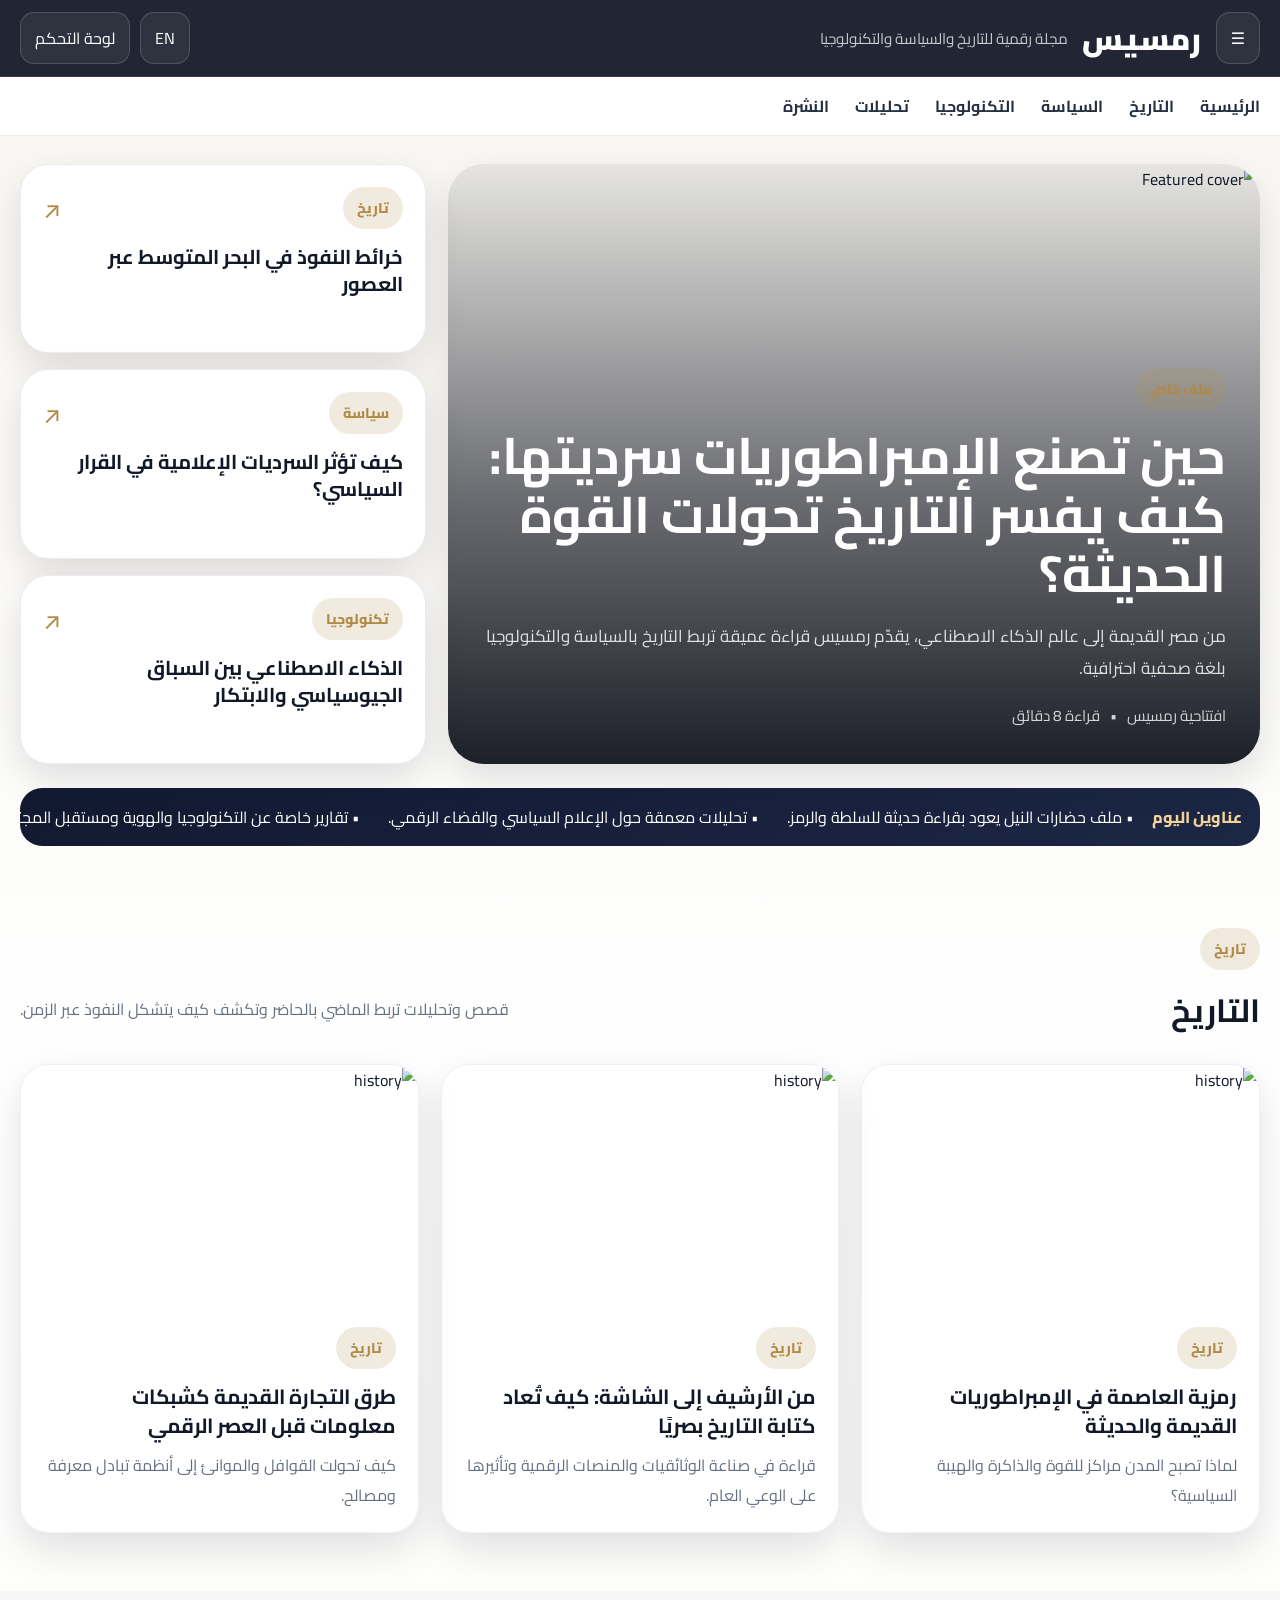
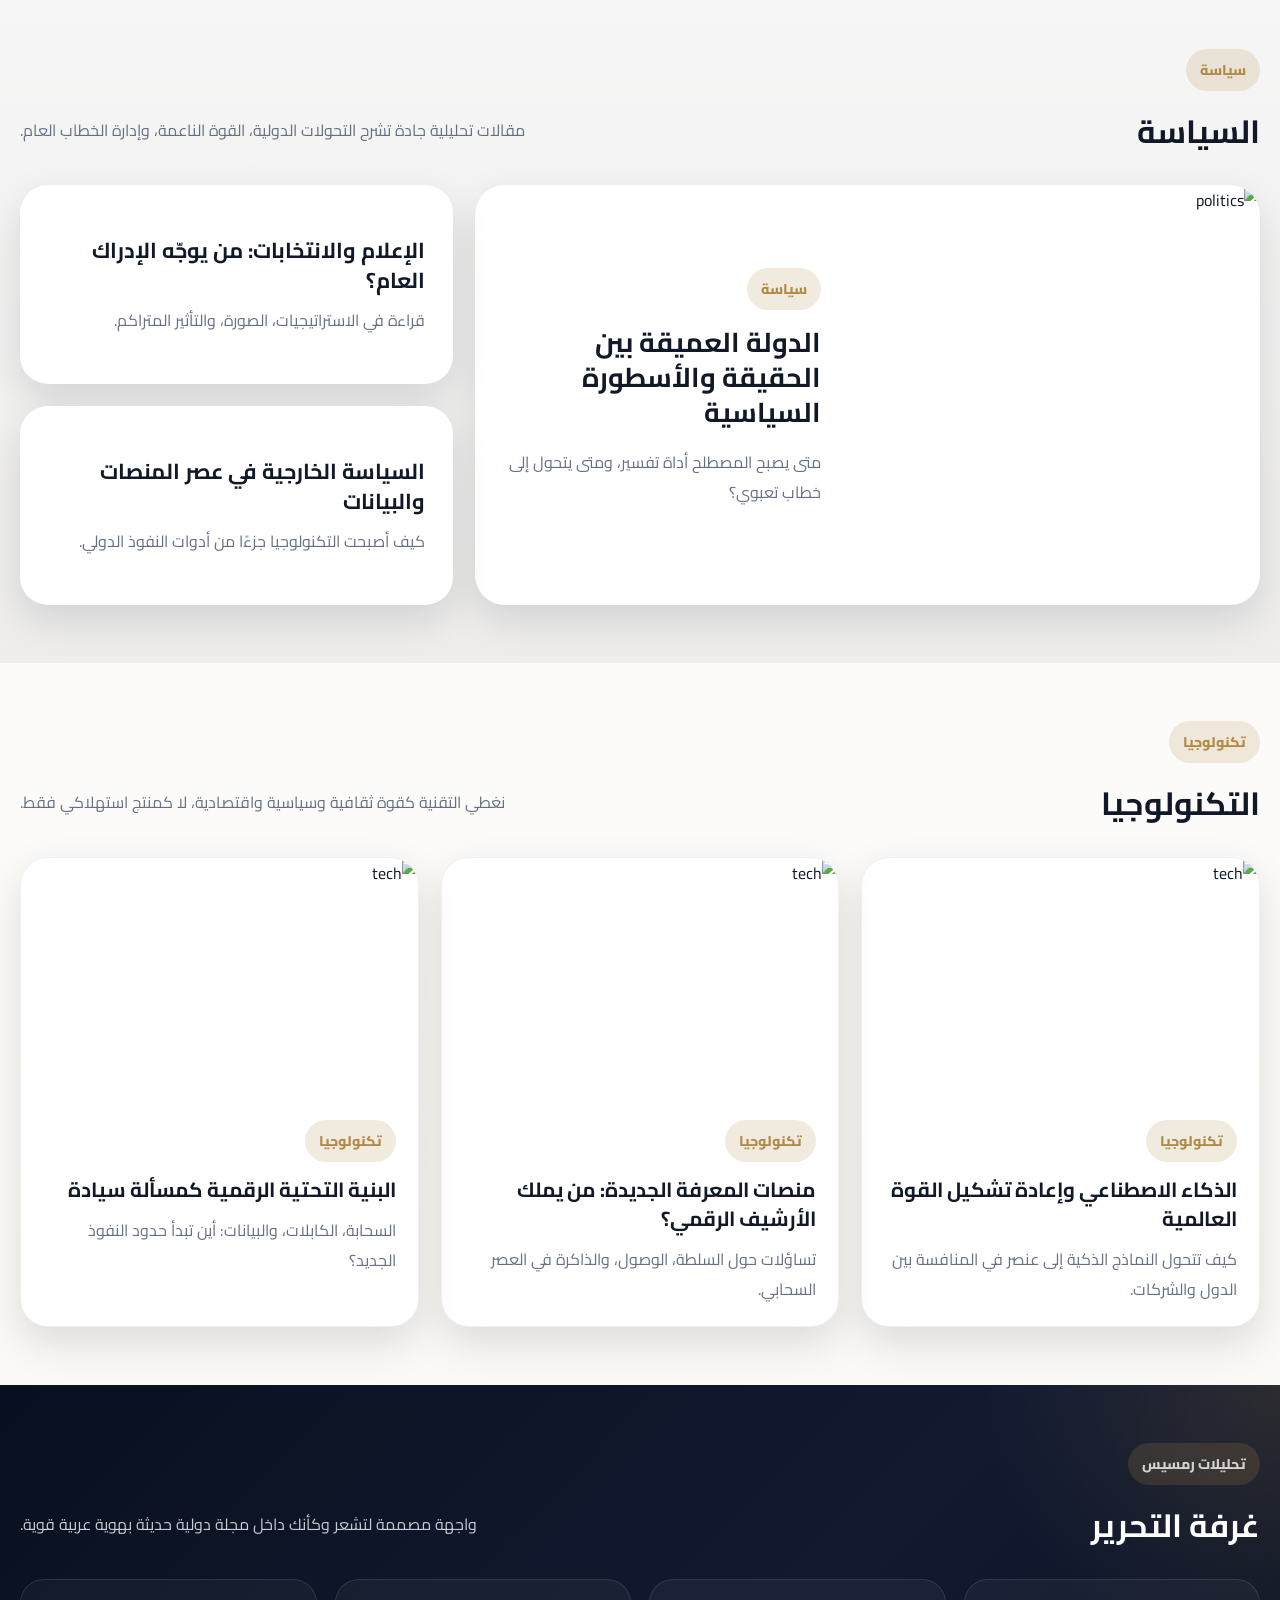
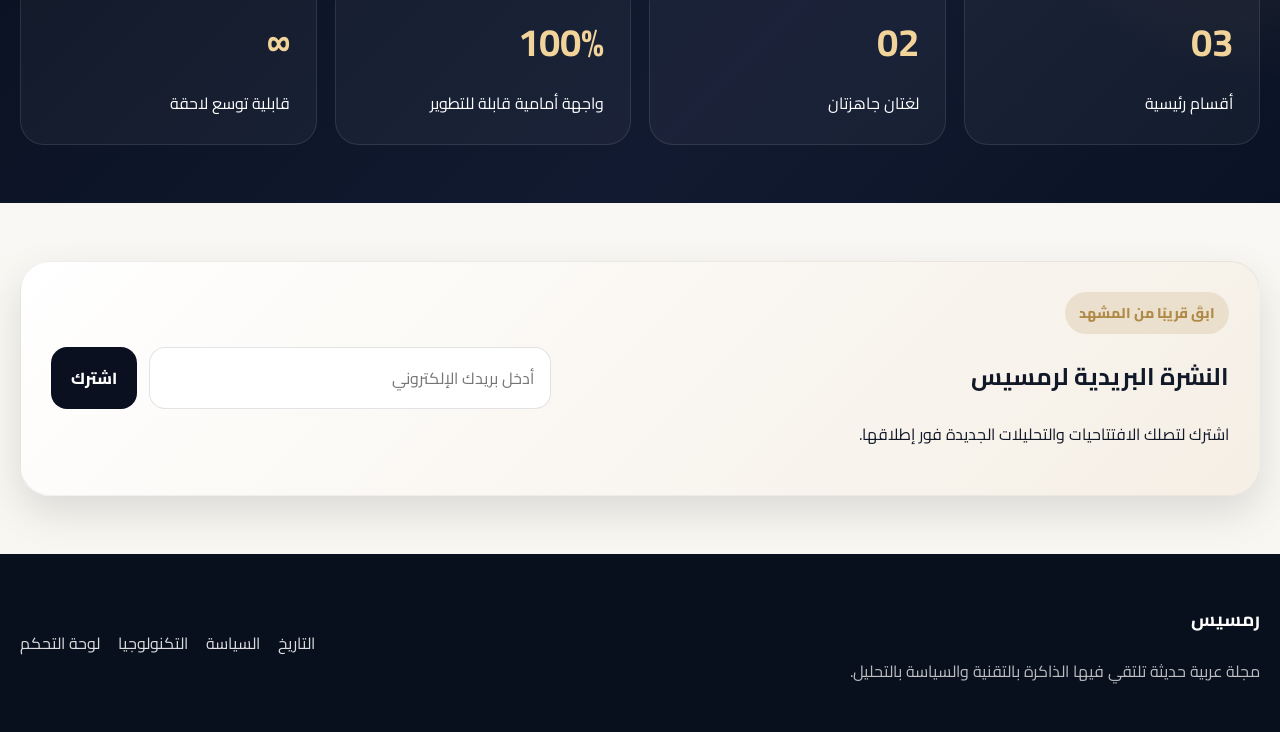
==== index.html @ 922042e0 "Add files via upload" ====
<!DOCTYPE html>
<html lang="ar" dir="rtl">
<head>
  <meta charset="UTF-8" />
  <meta name="viewport" content="width=device-width, initial-scale=1.0" />
  <title>رمسيس | Ramses Magazine</title>
  <meta name="description" content="رمسيس — مجلة رقمية احترافية للتاريخ والسياسة والتكنولوجيا باللغتين العربية والإنجليزية." />
  <link rel="preconnect" href="https://fonts.googleapis.com">
  <link rel="preconnect" href="https://fonts.gstatic.com" crossorigin>
  <link href="https://fonts.googleapis.com/css2?family=Cairo:wght@400;600;700;800;900&family=Inter:wght@400;500;600;700;800&display=swap" rel="stylesheet">
  <link rel="stylesheet" href="styles.css" />
</head>
<body>
  <div class="site-shell">
    <header class="topbar">
      <div class="container topbar-inner">
        <div class="brand-wrap">
          <button class="menu-btn" aria-label="Menu">☰</button>
          <a href="#" class="brand" id="brandName">رمسيس</a>
          <span class="brand-sub" id="brandTag">مجلة رقمية للتاريخ والسياسة والتكنولوجيا</span>
        </div>
        <div class="top-actions">
          <button class="lang-toggle" id="langToggle">EN</button>
          <a class="admin-link" href="admin.html">لوحة التحكم</a>
        </div>
      </div>
    </header>

    <nav class="main-nav">
      <div class="container nav-inner">
        <a href="#featured" data-i18n="nav_home">الرئيسية</a>
        <a href="#history" data-i18n="nav_history">التاريخ</a>
        <a href="#politics" data-i18n="nav_politics">السياسة</a>
        <a href="#technology" data-i18n="nav_tech">التكنولوجيا</a>
        <a href="#insights" data-i18n="nav_analysis">تحليلات</a>
        <a href="#newsletter" data-i18n="nav_newsletter">النشرة</a>
      </div>
    </nav>

    <section class="hero" id="featured">
      <div class="container hero-grid">
        <article class="hero-main reveal">
          <div class="hero-overlay"></div>
          <img id="heroImage" src="https://images.unsplash.com/photo-1461360370896-922624d12aa1?auto=format&fit=crop&w=1600&q=80" alt="Featured cover" />
          <div class="hero-content">
            <span class="eyebrow" id="heroCategory">ملف خاص</span>
            <h1 id="heroTitle">حين تصنع الإمبراطوريات سرديتها: كيف يفسر التاريخ تحولات القوة الحديثة؟</h1>
            <p id="heroDesc">من مصر القديمة إلى عالم الذكاء الاصطناعي، يقدّم رمسيس قراءة عميقة تربط التاريخ بالسياسة والتكنولوجيا بلغة صحفية احترافية.</p>
            <div class="hero-meta">
              <span data-i18n="meta_editorial">افتتاحية رمسيس</span>
              <span>•</span>
              <span data-i18n="meta_read">قراءة 8 دقائق</span>
            </div>
          </div>
        </article>

        <aside class="hero-side reveal delay-1">
          <div class="mini-card" id="mini1">
            <div>
              <span class="mini-tag" data-i18n="cat_history">تاريخ</span>
              <h3>خرائط النفوذ في البحر المتوسط عبر العصور</h3>
            </div>
            <span class="mini-arrow">↗</span>
          </div>
          <div class="mini-card" id="mini2">
            <div>
              <span class="mini-tag" data-i18n="cat_politics">سياسة</span>
              <h3>كيف تؤثر السرديات الإعلامية في القرار السياسي؟</h3>
            </div>
            <span class="mini-arrow">↗</span>
          </div>
          <div class="mini-card" id="mini3">
            <div>
              <span class="mini-tag" data-i18n="cat_tech">تكنولوجيا</span>
              <h3>الذكاء الاصطناعي بين السباق الجيوسياسي والابتكار</h3>
            </div>
            <span class="mini-arrow">↗</span>
          </div>
        </aside>
      </div>
    </section>

    <section class="ticker-wrap">
      <div class="container">
        <div class="ticker">
          <span class="ticker-label" data-i18n="ticker_label">عناوين اليوم</span>
          <div class="ticker-track">
            <span>• ملف حضارات النيل يعود بقراءة حديثة للسلطة والرمز.</span>
            <span>• تحليلات معمقة حول الإعلام السياسي والفضاء الرقمي.</span>
            <span>• تقارير خاصة عن التكنولوجيا والهوية ومستقبل المجتمعات.</span>
            <span>• Ramses blends historical depth with modern editorial design.</span>
          </div>
        </div>
      </div>
    </section>

    <main>
      <section class="section" id="history">
        <div class="container">
          <div class="section-head reveal">
            <div>
              <span class="section-kicker" data-i18n="cat_history">تاريخ</span>
              <h2 data-i18n="sec_history_title">التاريخ</h2>
            </div>
            <p data-i18n="sec_history_desc">قصص وتحليلات تربط الماضي بالحاضر وتكشف كيف يتشكل النفوذ عبر الزمن.</p>
          </div>
          <div class="cards-grid three">
            <article class="article-card reveal">
              <img src="https://images.unsplash.com/photo-1512632578888-169bbbc64f33?auto=format&fit=crop&w=1200&q=80" alt="history" />
              <div class="card-body">
                <span class="card-tag" data-i18n="cat_history">تاريخ</span>
                <h3>رمزية العاصمة في الإمبراطوريات القديمة والحديثة</h3>
                <p>لماذا تصبح المدن مراكز للقوة والذاكرة والهيبة السياسية؟</p>
              </div>
            </article>
            <article class="article-card reveal delay-1">
              <img src="https://images.unsplash.com/photo-1505664063603-28e48ca204eb?auto=format&fit=crop&w=1200&q=80" alt="history" />
              <div class="card-body">
                <span class="card-tag" data-i18n="cat_history">تاريخ</span>
                <h3>من الأرشيف إلى الشاشة: كيف تُعاد كتابة التاريخ بصريًا</h3>
                <p>قراءة في صناعة الوثائقيات والمنصات الرقمية وتأثيرها على الوعي العام.</p>
              </div>
            </article>
            <article class="article-card reveal delay-2">
              <img src="https://images.unsplash.com/photo-1532960408489-a7c7f7f6b6f2?auto=format&fit=crop&w=1200&q=80" alt="history" />
              <div class="card-body">
                <span class="card-tag" data-i18n="cat_history">تاريخ</span>
                <h3>طرق التجارة القديمة كشبكات معلومات قبل العصر الرقمي</h3>
                <p>كيف تحولت القوافل والموانئ إلى أنظمة تبادل معرفة ومصالح.</p>
              </div>
            </article>
          </div>
        </div>
      </section>

      <section class="section alt" id="politics">
        <div class="container">
          <div class="section-head reveal">
            <div>
              <span class="section-kicker" data-i18n="cat_politics">سياسة</span>
              <h2 data-i18n="sec_politics_title">السياسة</h2>
            </div>
            <p data-i18n="sec_politics_desc">مقالات تحليلية جادة تشرح التحولات الدولية، القوة الناعمة، وإدارة الخطاب العام.</p>
          </div>
          <div class="feature-row">
            <article class="wide-card reveal">
              <img src="https://images.unsplash.com/photo-1529107386315-e1a2ed48a620?auto=format&fit=crop&w=1400&q=80" alt="politics" />
              <div class="wide-card-content">
                <span class="card-tag" data-i18n="cat_politics">سياسة</span>
                <h3>الدولة العميقة بين الحقيقة والأسطورة السياسية</h3>
                <p>متى يصبح المصطلح أداة تفسير، ومتى يتحول إلى خطاب تعبوي؟</p>
              </div>
            </article>
            <div class="stacked-cards">
              <article class="stack-card reveal delay-1">
                <h3>الإعلام والانتخابات: من يوجّه الإدراك العام؟</h3>
                <p>قراءة في الاستراتيجيات، الصورة، والتأثير المتراكم.</p>
              </article>
              <article class="stack-card reveal delay-2">
                <h3>السياسة الخارجية في عصر المنصات والبيانات</h3>
                <p>كيف أصبحت التكنولوجيا جزءًا من أدوات النفوذ الدولي.</p>
              </article>
            </div>
          </div>
        </div>
      </section>

      <section class="section" id="technology">
        <div class="container">
          <div class="section-head reveal">
            <div>
              <span class="section-kicker" data-i18n="cat_tech">تكنولوجيا</span>
              <h2 data-i18n="sec_tech_title">التكنولوجيا</h2>
            </div>
            <p data-i18n="sec_tech_desc">نغطي التقنية كقوة ثقافية وسياسية واقتصادية، لا كمنتج استهلاكي فقط.</p>
          </div>
          <div class="cards-grid three">
            <article class="article-card reveal">
              <img src="https://images.unsplash.com/photo-1485827404703-89b55fcc595e?auto=format&fit=crop&w=1200&q=80" alt="tech" />
              <div class="card-body">
                <span class="card-tag" data-i18n="cat_tech">تكنولوجيا</span>
                <h3>الذكاء الاصطناعي وإعادة تشكيل القوة العالمية</h3>
                <p>كيف تتحول النماذج الذكية إلى عنصر في المنافسة بين الدول والشركات.</p>
              </div>
            </article>
            <article class="article-card reveal delay-1">
              <img src="https://images.unsplash.com/photo-1516321318423-f06f85e504b3?auto=format&fit=crop&w=1200&q=80" alt="tech" />
              <div class="card-body">
                <span class="card-tag" data-i18n="cat_tech">تكنولوجيا</span>
                <h3>منصات المعرفة الجديدة: من يملك الأرشيف الرقمي؟</h3>
                <p>تساؤلات حول السلطة، الوصول، والذاكرة في العصر السحابي.</p>
              </div>
            </article>
            <article class="article-card reveal delay-2">
              <img src="https://images.unsplash.com/photo-1451187580459-43490279c0fa?auto=format&fit=crop&w=1200&q=80" alt="tech" />
              <div class="card-body">
                <span class="card-tag" data-i18n="cat_tech">تكنولوجيا</span>
                <h3>البنية التحتية الرقمية كمسألة سيادة</h3>
                <p>السحابة، الكابلات، والبيانات: أين تبدأ حدود النفوذ الجديد؟</p>
              </div>
            </article>
          </div>
        </div>
      </section>

      <section class="section dark-section" id="insights">
        <div class="container">
          <div class="section-head reveal light">
            <div>
              <span class="section-kicker light" data-i18n="insights_kicker">تحليلات رمسيس</span>
              <h2 data-i18n="insights_title">غرفة التحرير</h2>
            </div>
            <p data-i18n="insights_desc">واجهة مصممة لتشعر وكأنك داخل مجلة دولية حديثة بهوية عربية قوية.</p>
          </div>
          <div class="stats-grid">
            <div class="stat-card reveal">
              <strong>03</strong>
              <span data-i18n="stat_categories">أقسام رئيسية</span>
            </div>
            <div class="stat-card reveal delay-1">
              <strong>02</strong>
              <span data-i18n="stat_langs">لغتان جاهزتان</span>
            </div>
            <div class="stat-card reveal delay-2">
              <strong>100%</strong>
              <span data-i18n="stat_front">واجهة أمامية قابلة للتطوير</span>
            </div>
            <div class="stat-card reveal delay-3">
              <strong>∞</strong>
              <span data-i18n="stat_expand">قابلية توسع لاحقة</span>
            </div>
          </div>
        </div>
      </section>

      <section class="section newsletter" id="newsletter">
        <div class="container newsletter-box reveal">
          <div>
            <span class="section-kicker" data-i18n="newsletter_kicker">ابقَ قريبًا من المشهد</span>
            <h2 data-i18n="newsletter_title">النشرة البريدية لرمسيس</h2>
            <p data-i18n="newsletter_desc">اشترك لتصلك الافتتاحيات والتحليلات الجديدة فور إطلاقها.</p>
          </div>
          <form class="newsletter-form" onsubmit="event.preventDefault()">
            <input type="email" data-i18n-placeholder="newsletter_placeholder" placeholder="أدخل بريدك الإلكتروني" />
            <button type="submit" data-i18n="newsletter_btn">اشترك</button>
          </form>
        </div>
      </section>
    </main>

    <footer class="footer">
      <div class="container footer-inner">
        <div>
          <h3>رمسيس</h3>
          <p data-i18n="footer_text">مجلة عربية حديثة تلتقي فيها الذاكرة بالتقنية والسياسة بالتحليل.</p>
        </div>
        <div class="footer-links">
          <a href="#history" data-i18n="nav_history">التاريخ</a>
          <a href="#politics" data-i18n="nav_politics">السياسة</a>
          <a href="#technology" data-i18n="nav_tech">التكنولوجيا</a>
          <a href="admin.html" data-i18n="footer_admin">لوحة التحكم</a>
        </div>
      </div>
    </footer>
  </div>

  <script src="app.js"></script>
</body>
</html>
---- styles.css ----
:root {
  --bg: #0b1020;
  --bg-soft: #121a31;
  --surface: #f4efe7;
  --surface-2: #ffffff;
  --text: #111827;
  --muted: #667085;
  --gold: #b08a47;
  --gold-soft: rgba(176, 138, 71, 0.18);
  --border: rgba(255,255,255,0.12);
  --shadow: 0 16px 40px rgba(5, 10, 20, 0.12);
  --radius: 24px;
  --container: 1240px;
}

* { box-sizing: border-box; }
html { scroll-behavior: smooth; }
body {
  margin: 0;
  font-family: "Cairo", "Inter", system-ui, sans-serif;
  color: var(--text);
  background: linear-gradient(180deg, #f8f6f1 0%, #ffffff 28%, #f8f6f1 100%);
}
a { color: inherit; text-decoration: none; }
img { max-width: 100%; display: block; }
.container { width: min(100% - 32px, var(--container)); margin: 0 auto; }

.topbar {
  position: sticky; top: 0; z-index: 50;
  background: rgba(10, 15, 30, 0.9);
  backdrop-filter: blur(16px);
  border-bottom: 1px solid var(--border);
}
.topbar-inner {
  min-height: 76px; display: flex; align-items: center; justify-content: space-between; gap: 20px;
}
.brand-wrap { display: flex; align-items: center; gap: 14px; color: #fff; }
.menu-btn, .lang-toggle, .admin-link {
  border: 1px solid rgba(255,255,255,.16);
  background: rgba(255,255,255,.06);
  color: #fff; border-radius: 14px; padding: 10px 14px; font: inherit;
}
.brand { font-size: 1.9rem; font-weight: 900; letter-spacing: .3px; }
.brand-sub { color: rgba(255,255,255,.74); font-size: .95rem; }
.top-actions { display: flex; align-items: center; gap: 10px; }

.main-nav {
  background: #fff; border-bottom: 1px solid rgba(17,24,39,.08);
}
.nav-inner {
  min-height: 58px; display: flex; align-items: center; gap: 26px; overflow-x: auto;
}
.nav-inner a { font-weight: 700; color: #243041; white-space: nowrap; }

.hero { padding: 28px 0 24px; }
.hero-grid { display: grid; grid-template-columns: 1.8fr .9fr; gap: 22px; }
.hero-main {
  position: relative; min-height: 600px; border-radius: 36px; overflow: hidden; box-shadow: var(--shadow);
}
.hero-main img { width: 100%; height: 100%; object-fit: cover; }
.hero-overlay {
  position: absolute; inset: 0;
  background: linear-gradient(180deg, rgba(5,8,18,.08), rgba(5,8,18,.58) 55%, rgba(5,8,18,.9));
}
.hero-content {
  position: absolute; inset-inline: 0; bottom: 0; padding: 34px;
  color: #fff; z-index: 2;
}
.eyebrow, .section-kicker, .card-tag, .mini-tag {
  display: inline-flex; align-items: center; gap: 8px;
  background: var(--gold-soft); color: var(--gold); font-weight: 800; border-radius: 999px;
  padding: 8px 14px; font-size: .88rem;
}
.hero-content h1 { font-size: clamp(2rem, 4vw, 4rem); line-height: 1.15; margin: 16px 0 12px; max-width: 820px; }
.hero-content p { max-width: 780px; font-size: 1.06rem; color: rgba(255,255,255,.84); }
.hero-meta { display: flex; align-items: center; gap: 10px; color: rgba(255,255,255,.8); font-size: .95rem; margin-top: 12px; }
.hero-side { display: grid; gap: 16px; }
.mini-card {
  background: #fff; border: 1px solid rgba(17,24,39,.08); border-radius: 28px; padding: 22px; min-height: 188px;
  display: flex; justify-content: space-between; gap: 16px; box-shadow: var(--shadow);
}
.mini-card h3 { margin: 14px 0 0; font-size: 1.25rem; line-height: 1.35; }
.mini-arrow { font-size: 1.5rem; color: var(--gold); }

.ticker-wrap { padding: 0 0 24px; }
.ticker {
  background: linear-gradient(135deg, #121a31, #1c2746); color: #fff;
  border-radius: 22px; padding: 14px 18px; display: flex; gap: 18px; overflow: hidden; align-items: center;
}
.ticker-label { font-weight: 800; color: #f2d39a; white-space: nowrap; }
.ticker-track { display: flex; gap: 28px; white-space: nowrap; animation: ticker 22s linear infinite; }
@keyframes ticker { from { transform: translateX(0);} to { transform: translateX(-35%);} }

.section { padding: 58px 0; }
.section.alt { background: linear-gradient(180deg, rgba(10,15,30,.03), rgba(10,15,30,.06)); }
.section-head {
  display: flex; justify-content: space-between; align-items: end; gap: 20px; margin-bottom: 24px;
}
.section-head h2 { font-size: clamp(1.8rem, 2.5vw, 3rem); margin: 10px 0 0; }
.section-head p { max-width: 620px; color: var(--muted); font-size: 1rem; }
.cards-grid.three { display: grid; grid-template-columns: repeat(3, 1fr); gap: 22px; }
.article-card {
  background: var(--surface-2); border-radius: 28px; overflow: hidden; box-shadow: var(--shadow); border: 1px solid rgba(17,24,39,.06);
}
.article-card img { width: 100%; height: 240px; object-fit: cover; }
.card-body { padding: 22px; }
.card-body h3 { font-size: 1.28rem; line-height: 1.4; margin: 14px 0 10px; }
.card-body p { color: var(--muted); margin: 0; }
.feature-row { display: grid; grid-template-columns: 1.45fr .8fr; gap: 22px; }
.wide-card {
  display: grid; grid-template-columns: 1.1fr 1fr; background: #fff; border-radius: 30px; overflow: hidden; box-shadow: var(--shadow);
}
.wide-card img { width: 100%; height: 100%; min-height: 420px; object-fit: cover; }
.wide-card-content { padding: 28px; align-self: center; }
.wide-card-content h3 { font-size: clamp(1.7rem, 2vw, 2.4rem); line-height: 1.28; margin: 16px 0 10px; }
.wide-card-content p { color: var(--muted); font-size: 1rem; }
.stacked-cards { display: grid; gap: 22px; }
.stack-card {
  background: #fff; border-radius: 28px; padding: 28px; box-shadow: var(--shadow); min-height: 199px; display: flex; flex-direction: column; justify-content: center;
}
.stack-card h3 { margin: 0 0 10px; font-size: 1.35rem; line-height: 1.4; }
.stack-card p { margin: 0; color: var(--muted); }

.dark-section {
  background: radial-gradient(circle at top right, rgba(176,138,71,.18), transparent 22%), linear-gradient(135deg, #08101f, #121a31 60%, #0a1324);
  color: #fff;
}
.section-head.light p, .section-kicker.light { color: rgba(255,255,255,.78); }
.stats-grid { display: grid; grid-template-columns: repeat(4, 1fr); gap: 18px; }
.stat-card {
  border: 1px solid rgba(255,255,255,.1); background: rgba(255,255,255,.04); border-radius: 24px; padding: 26px;
  display: flex; flex-direction: column; gap: 10px;
}
.stat-card strong { font-size: 2.4rem; color: #f2d39a; }

.newsletter-box {
  background: linear-gradient(135deg, #ffffff, #f5efe5); border: 1px solid rgba(17,24,39,.06); border-radius: 30px;
  padding: 30px; display: flex; justify-content: space-between; align-items: center; gap: 24px; box-shadow: var(--shadow);
}
.newsletter-form { display: flex; gap: 12px; width: min(100%, 500px); }
.newsletter-form input {
  flex: 1; min-width: 0; border: 1px solid rgba(17,24,39,.12); border-radius: 16px; padding: 15px 16px; font: inherit;
}
.newsletter-form button, .primary-btn {
  border: none; background: var(--bg); color: #fff; border-radius: 16px; padding: 15px 20px; font: inherit; font-weight: 800; cursor: pointer;
}

.footer { background: #09101d; color: #fff; padding: 30px 0; }
.footer-inner { display: flex; justify-content: space-between; gap: 20px; align-items: center; }
.footer-inner p { color: rgba(255,255,255,.72); max-width: 540px; }
.footer-links { display: flex; gap: 18px; flex-wrap: wrap; }
.footer-links a { color: rgba(255,255,255,.86); }

.reveal { opacity: 0; transform: translateY(26px); transition: .8s ease; }
.reveal.visible { opacity: 1; transform: translateY(0); }
.delay-1 { transition-delay: .1s; }
.delay-2 { transition-delay: .2s; }
.delay-3 { transition-delay: .3s; }

/* admin */
.admin-body { background: #0a1120; color: #fff; }
.admin-layout { min-height: 100vh; display: grid; grid-template-columns: 290px 1fr; }
.admin-sidebar {
  padding: 26px; border-inline-start: 1px solid rgba(255,255,255,.08); background: rgba(255,255,255,.03);
  display: flex; flex-direction: column; justify-content: space-between; gap: 24px;
}
.admin-logo { font-size: 2rem; font-weight: 900; }
.admin-sub { color: rgba(255,255,255,.68); margin: 8px 0 0; }
.admin-nav { display: grid; gap: 10px; }
.tab-btn, .ghost-btn, .back-site {
  border: 1px solid rgba(255,255,255,.1); background: rgba(255,255,255,.04); color: #fff; padding: 14px 16px;
  border-radius: 16px; font: inherit; text-align: start; cursor: pointer;
}
.tab-btn.active { background: rgba(176,138,71,.22); border-color: rgba(176,138,71,.55); }
.back-site { display: inline-block; text-align: center; }
.admin-main { padding: 28px; }
.admin-header { display: flex; justify-content: space-between; gap: 20px; align-items: center; margin-bottom: 22px; }
.admin-kicker { color: #f2d39a; font-weight: 700; }
.admin-header h1 { margin: 8px 0 0; font-size: 2.3rem; }
.admin-actions { display: flex; gap: 10px; }
.ghost-btn { background: transparent; }
.admin-grid { display: grid; grid-template-columns: 1.2fr .9fr; gap: 18px; }
.panel {
  background: rgba(255,255,255,.04); border: 1px solid rgba(255,255,255,.08); border-radius: 26px; padding: 22px;
}
.tab-panel { display: none; }
.tab-panel.active { display: block; }
.panel h2 { margin-top: 0; }
.panel label { display: block; margin-bottom: 14px; font-weight: 700; }
.panel input, .panel textarea {
  width: 100%; margin-top: 8px; background: rgba(255,255,255,.08); color: #fff; border: 1px solid rgba(255,255,255,.1);
  border-radius: 14px; padding: 14px; font: inherit;
}
.panel textarea { min-height: 120px; resize: vertical; }
.preview-card {
  min-height: 280px; border-radius: 22px; padding: 24px; background: linear-gradient(180deg, rgba(176,138,71,.12), rgba(255,255,255,.02));
  display: flex; flex-direction: column; justify-content: end; gap: 14px;
}
.preview-card span { color: #f2d39a; font-weight: 800; }
.preview-card h3 { font-size: 1.8rem; margin: 0; }
.preview-card p { margin: 0; color: rgba(255,255,255,.78); }
.note-box { color: rgba(255,255,255,.82); line-height: 1.8; }

@media (max-width: 1100px) {
  .hero-grid, .feature-row, .stats-grid, .admin-grid { grid-template-columns: 1fr; }
  .cards-grid.three { grid-template-columns: repeat(2, 1fr); }
  .wide-card { grid-template-columns: 1fr; }
  .admin-layout { grid-template-columns: 1fr; }
}

@media (max-width: 760px) {
  .topbar-inner, .section-head, .newsletter-box, .footer-inner { flex-direction: column; align-items: stretch; }
  .brand-wrap { flex-wrap: wrap; }
  .cards-grid.three { grid-template-columns: 1fr; }
  .hero-main { min-height: 500px; }
  .hero-content { padding: 22px; }
  .newsletter-form { flex-direction: column; width: 100%; }
  .admin-header { flex-direction: column; align-items: stretch; }
}
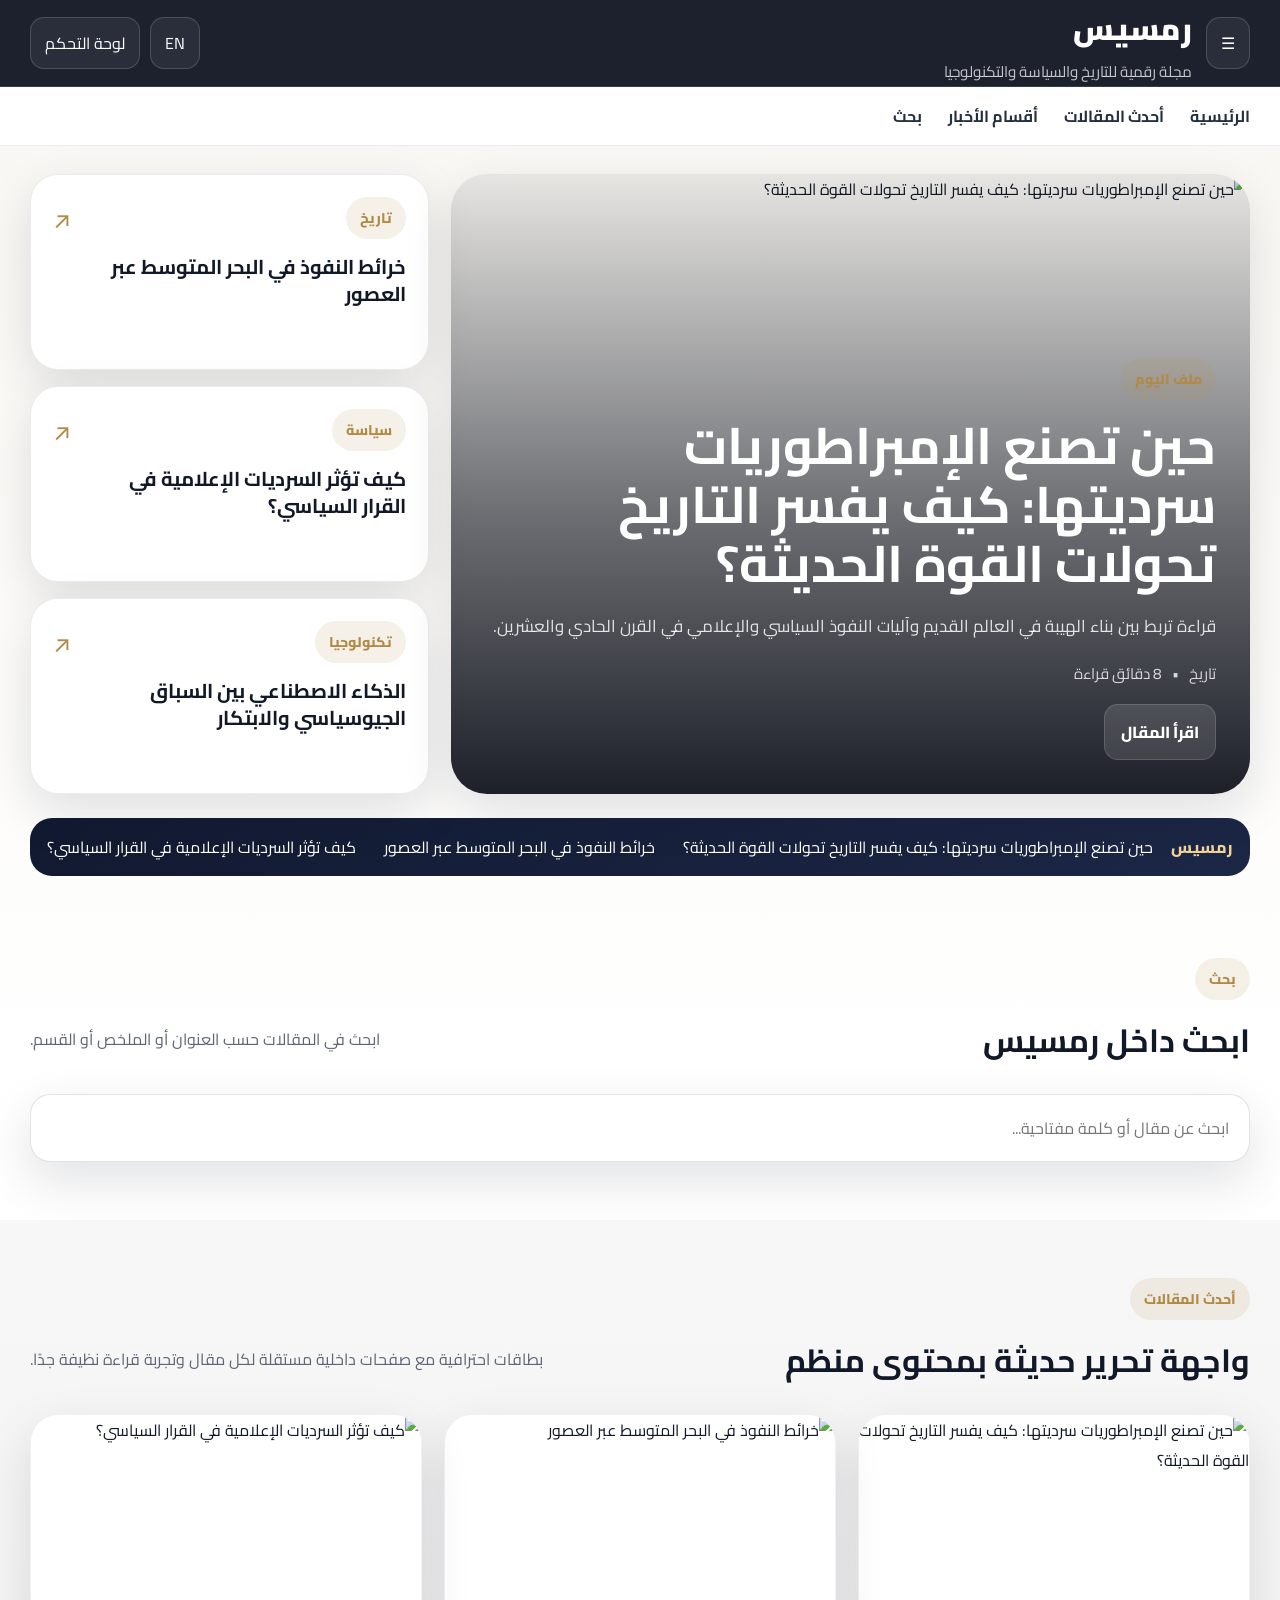
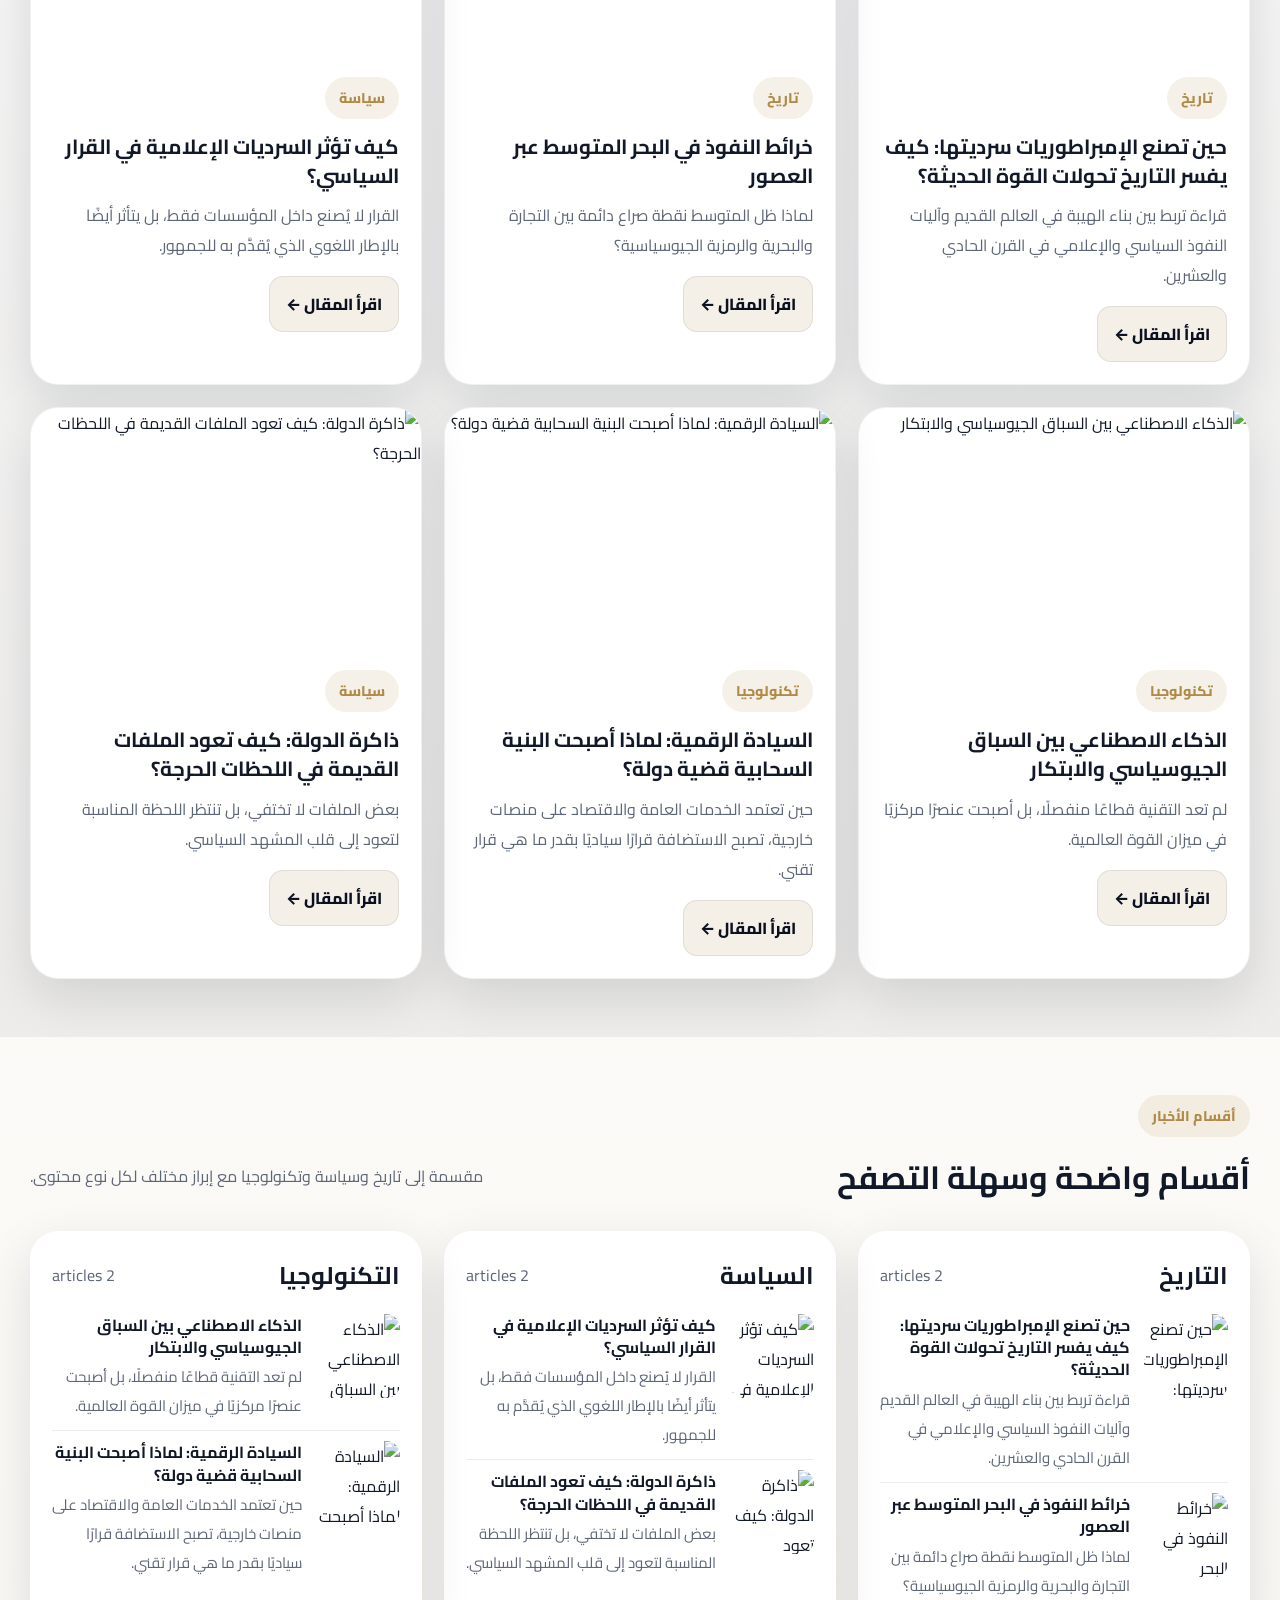
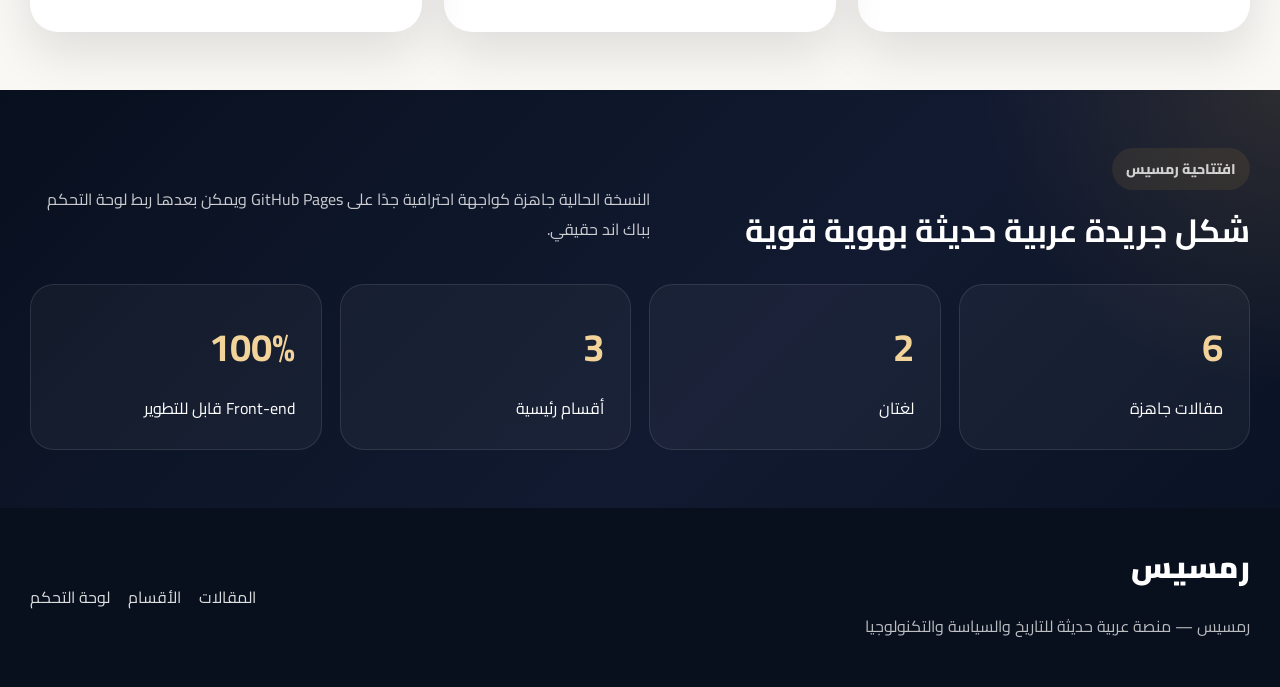
==== commit eac6db8b: "Add files via upload" ====
--- a/index.html
+++ b/index.html
@@ -3,267 +3,130 @@
 <head>
   <meta charset="UTF-8" />
   <meta name="viewport" content="width=device-width, initial-scale=1.0" />
-  <title>رمسيس | Ramses Magazine</title>
-  <meta name="description" content="رمسيس — مجلة رقمية احترافية للتاريخ والسياسة والتكنولوجيا باللغتين العربية والإنجليزية." />
+  <title>رمسيس | مجلة التاريخ والسياسة والتكنولوجيا</title>
   <link rel="preconnect" href="https://fonts.googleapis.com">
   <link rel="preconnect" href="https://fonts.gstatic.com" crossorigin>
   <link href="https://fonts.googleapis.com/css2?family=Cairo:wght@400;600;700;800;900&family=Inter:wght@400;500;600;700;800&display=swap" rel="stylesheet">
   <link rel="stylesheet" href="styles.css" />
 </head>
 <body>
-  <div class="site-shell">
-    <header class="topbar">
-      <div class="container topbar-inner">
-        <div class="brand-wrap">
-          <button class="menu-btn" aria-label="Menu">☰</button>
-          <a href="#" class="brand" id="brandName">رمسيس</a>
-          <span class="brand-sub" id="brandTag">مجلة رقمية للتاريخ والسياسة والتكنولوجيا</span>
-        </div>
-        <div class="top-actions">
-          <button class="lang-toggle" id="langToggle">EN</button>
-          <a class="admin-link" href="admin.html">لوحة التحكم</a>
+  <header class="topbar">
+    <div class="container topbar-inner">
+      <div class="brand-wrap">
+        <button class="menu-btn">☰</button>
+        <div>
+          <div class="brand" id="brandName">رمسيس</div>
+          <div class="brand-sub" id="brandTag">مجلة رقمية للتاريخ والسياسة والتكنولوجيا</div>
         </div>
       </div>
-    </header>
+      <div class="top-actions">
+        <button class="lang-toggle" id="langToggle">EN</button>
+        <a class="admin-link" href="admin.html">لوحة التحكم</a>
+      </div>
+    </div>
+  </header>
 
-    <nav class="main-nav">
-      <div class="container nav-inner">
-        <a href="#featured" data-i18n="nav_home">الرئيسية</a>
-        <a href="#history" data-i18n="nav_history">التاريخ</a>
-        <a href="#politics" data-i18n="nav_politics">السياسة</a>
-        <a href="#technology" data-i18n="nav_tech">التكنولوجيا</a>
-        <a href="#insights" data-i18n="nav_analysis">تحليلات</a>
-        <a href="#newsletter" data-i18n="nav_newsletter">النشرة</a>
-      </div>
-    </nav>
+  <nav class="main-nav">
+    <div class="container nav-inner">
+      <a href="#home" data-i18n="home">الرئيسية</a>
+      <a href="#latest" data-i18n="latest">أحدث المقالات</a>
+      <a href="#news" data-i18n="news">أقسام الأخبار</a>
+      <a href="#search" data-i18n="search">بحث</a>
+    </div>
+  </nav>
 
-    <section class="hero" id="featured">
+  <main>
+    <section class="hero" id="home">
       <div class="container hero-grid">
-        <article class="hero-main reveal">
-          <div class="hero-overlay"></div>
-          <img id="heroImage" src="https://images.unsplash.com/photo-1461360370896-922624d12aa1?auto=format&fit=crop&w=1600&q=80" alt="Featured cover" />
-          <div class="hero-content">
-            <span class="eyebrow" id="heroCategory">ملف خاص</span>
-            <h1 id="heroTitle">حين تصنع الإمبراطوريات سرديتها: كيف يفسر التاريخ تحولات القوة الحديثة؟</h1>
-            <p id="heroDesc">من مصر القديمة إلى عالم الذكاء الاصطناعي، يقدّم رمسيس قراءة عميقة تربط التاريخ بالسياسة والتكنولوجيا بلغة صحفية احترافية.</p>
-            <div class="hero-meta">
-              <span data-i18n="meta_editorial">افتتاحية رمسيس</span>
-              <span>•</span>
-              <span data-i18n="meta_read">قراءة 8 دقائق</span>
-            </div>
-          </div>
-        </article>
-
-        <aside class="hero-side reveal delay-1">
-          <div class="mini-card" id="mini1">
-            <div>
-              <span class="mini-tag" data-i18n="cat_history">تاريخ</span>
-              <h3>خرائط النفوذ في البحر المتوسط عبر العصور</h3>
-            </div>
-            <span class="mini-arrow">↗</span>
-          </div>
-          <div class="mini-card" id="mini2">
-            <div>
-              <span class="mini-tag" data-i18n="cat_politics">سياسة</span>
-              <h3>كيف تؤثر السرديات الإعلامية في القرار السياسي؟</h3>
-            </div>
-            <span class="mini-arrow">↗</span>
-          </div>
-          <div class="mini-card" id="mini3">
-            <div>
-              <span class="mini-tag" data-i18n="cat_tech">تكنولوجيا</span>
-              <h3>الذكاء الاصطناعي بين السباق الجيوسياسي والابتكار</h3>
-            </div>
-            <span class="mini-arrow">↗</span>
-          </div>
-        </aside>
+        <article class="hero-main reveal visible" id="heroArticle"></article>
+        <div class="hero-side" id="heroSide"></div>
       </div>
     </section>
 
     <section class="ticker-wrap">
       <div class="container">
         <div class="ticker">
-          <span class="ticker-label" data-i18n="ticker_label">عناوين اليوم</span>
-          <div class="ticker-track">
-            <span>• ملف حضارات النيل يعود بقراءة حديثة للسلطة والرمز.</span>
-            <span>• تحليلات معمقة حول الإعلام السياسي والفضاء الرقمي.</span>
-            <span>• تقارير خاصة عن التكنولوجيا والهوية ومستقبل المجتمعات.</span>
-            <span>• Ramses blends historical depth with modern editorial design.</span>
-          </div>
+          <div class="ticker-label">رمسيس</div>
+          <div class="ticker-track" id="tickerTrack"></div>
         </div>
       </div>
     </section>
 
-    <main>
-      <section class="section" id="history">
-        <div class="container">
-          <div class="section-head reveal">
-            <div>
-              <span class="section-kicker" data-i18n="cat_history">تاريخ</span>
-              <h2 data-i18n="sec_history_title">التاريخ</h2>
-            </div>
-            <p data-i18n="sec_history_desc">قصص وتحليلات تربط الماضي بالحاضر وتكشف كيف يتشكل النفوذ عبر الزمن.</p>
+    <section class="section" id="search">
+      <div class="container">
+        <div class="section-head">
+          <div>
+            <span class="section-kicker" data-i18n="search">بحث</span>
+            <h2 id="searchTitle">ابحث داخل رمسيس</h2>
           </div>
-          <div class="cards-grid three">
-            <article class="article-card reveal">
-              <img src="https://images.unsplash.com/photo-1512632578888-169bbbc64f33?auto=format&fit=crop&w=1200&q=80" alt="history" />
-              <div class="card-body">
-                <span class="card-tag" data-i18n="cat_history">تاريخ</span>
-                <h3>رمزية العاصمة في الإمبراطوريات القديمة والحديثة</h3>
-                <p>لماذا تصبح المدن مراكز للقوة والذاكرة والهيبة السياسية؟</p>
-              </div>
-            </article>
-            <article class="article-card reveal delay-1">
-              <img src="https://images.unsplash.com/photo-1505664063603-28e48ca204eb?auto=format&fit=crop&w=1200&q=80" alt="history" />
-              <div class="card-body">
-                <span class="card-tag" data-i18n="cat_history">تاريخ</span>
-                <h3>من الأرشيف إلى الشاشة: كيف تُعاد كتابة التاريخ بصريًا</h3>
-                <p>قراءة في صناعة الوثائقيات والمنصات الرقمية وتأثيرها على الوعي العام.</p>
-              </div>
-            </article>
-            <article class="article-card reveal delay-2">
-              <img src="https://images.unsplash.com/photo-1532960408489-a7c7f7f6b6f2?auto=format&fit=crop&w=1200&q=80" alt="history" />
-              <div class="card-body">
-                <span class="card-tag" data-i18n="cat_history">تاريخ</span>
-                <h3>طرق التجارة القديمة كشبكات معلومات قبل العصر الرقمي</h3>
-                <p>كيف تحولت القوافل والموانئ إلى أنظمة تبادل معرفة ومصالح.</p>
-              </div>
-            </article>
-          </div>
+          <p>ابحث في المقالات حسب العنوان أو الملخص أو القسم.</p>
         </div>
-      </section>
-
-      <section class="section alt" id="politics">
-        <div class="container">
-          <div class="section-head reveal">
-            <div>
-              <span class="section-kicker" data-i18n="cat_politics">سياسة</span>
-              <h2 data-i18n="sec_politics_title">السياسة</h2>
-            </div>
-            <p data-i18n="sec_politics_desc">مقالات تحليلية جادة تشرح التحولات الدولية، القوة الناعمة، وإدارة الخطاب العام.</p>
-          </div>
-          <div class="feature-row">
-            <article class="wide-card reveal">
-              <img src="https://images.unsplash.com/photo-1529107386315-e1a2ed48a620?auto=format&fit=crop&w=1400&q=80" alt="politics" />
-              <div class="wide-card-content">
-                <span class="card-tag" data-i18n="cat_politics">سياسة</span>
-                <h3>الدولة العميقة بين الحقيقة والأسطورة السياسية</h3>
-                <p>متى يصبح المصطلح أداة تفسير، ومتى يتحول إلى خطاب تعبوي؟</p>
-              </div>
-            </article>
-            <div class="stacked-cards">
-              <article class="stack-card reveal delay-1">
-                <h3>الإعلام والانتخابات: من يوجّه الإدراك العام؟</h3>
-                <p>قراءة في الاستراتيجيات، الصورة، والتأثير المتراكم.</p>
-              </article>
-              <article class="stack-card reveal delay-2">
-                <h3>السياسة الخارجية في عصر المنصات والبيانات</h3>
-                <p>كيف أصبحت التكنولوجيا جزءًا من أدوات النفوذ الدولي.</p>
-              </article>
-            </div>
-          </div>
-        </div>
-      </section>
-
-      <section class="section" id="technology">
-        <div class="container">
-          <div class="section-head reveal">
-            <div>
-              <span class="section-kicker" data-i18n="cat_tech">تكنولوجيا</span>
-              <h2 data-i18n="sec_tech_title">التكنولوجيا</h2>
-            </div>
-            <p data-i18n="sec_tech_desc">نغطي التقنية كقوة ثقافية وسياسية واقتصادية، لا كمنتج استهلاكي فقط.</p>
-          </div>
-          <div class="cards-grid three">
-            <article class="article-card reveal">
-              <img src="https://images.unsplash.com/photo-1485827404703-89b55fcc595e?auto=format&fit=crop&w=1200&q=80" alt="tech" />
-              <div class="card-body">
-                <span class="card-tag" data-i18n="cat_tech">تكنولوجيا</span>
-                <h3>الذكاء الاصطناعي وإعادة تشكيل القوة العالمية</h3>
-                <p>كيف تتحول النماذج الذكية إلى عنصر في المنافسة بين الدول والشركات.</p>
-              </div>
-            </article>
-            <article class="article-card reveal delay-1">
-              <img src="https://images.unsplash.com/photo-1516321318423-f06f85e504b3?auto=format&fit=crop&w=1200&q=80" alt="tech" />
-              <div class="card-body">
-                <span class="card-tag" data-i18n="cat_tech">تكنولوجيا</span>
-                <h3>منصات المعرفة الجديدة: من يملك الأرشيف الرقمي؟</h3>
-                <p>تساؤلات حول السلطة، الوصول، والذاكرة في العصر السحابي.</p>
-              </div>
-            </article>
-            <article class="article-card reveal delay-2">
-              <img src="https://images.unsplash.com/photo-1451187580459-43490279c0fa?auto=format&fit=crop&w=1200&q=80" alt="tech" />
-              <div class="card-body">
-                <span class="card-tag" data-i18n="cat_tech">تكنولوجيا</span>
-                <h3>البنية التحتية الرقمية كمسألة سيادة</h3>
-                <p>السحابة، الكابلات، والبيانات: أين تبدأ حدود النفوذ الجديد؟</p>
-              </div>
-            </article>
-          </div>
-        </div>
-      </section>
-
-      <section class="section dark-section" id="insights">
-        <div class="container">
-          <div class="section-head reveal light">
-            <div>
-              <span class="section-kicker light" data-i18n="insights_kicker">تحليلات رمسيس</span>
-              <h2 data-i18n="insights_title">غرفة التحرير</h2>
-            </div>
-            <p data-i18n="insights_desc">واجهة مصممة لتشعر وكأنك داخل مجلة دولية حديثة بهوية عربية قوية.</p>
-          </div>
-          <div class="stats-grid">
-            <div class="stat-card reveal">
-              <strong>03</strong>
-              <span data-i18n="stat_categories">أقسام رئيسية</span>
-            </div>
-            <div class="stat-card reveal delay-1">
-              <strong>02</strong>
-              <span data-i18n="stat_langs">لغتان جاهزتان</span>
-            </div>
-            <div class="stat-card reveal delay-2">
-              <strong>100%</strong>
-              <span data-i18n="stat_front">واجهة أمامية قابلة للتطوير</span>
-            </div>
-            <div class="stat-card reveal delay-3">
-              <strong>∞</strong>
-              <span data-i18n="stat_expand">قابلية توسع لاحقة</span>
-            </div>
-          </div>
-        </div>
-      </section>
-
-      <section class="section newsletter" id="newsletter">
-        <div class="container newsletter-box reveal">
-          <div>
-            <span class="section-kicker" data-i18n="newsletter_kicker">ابقَ قريبًا من المشهد</span>
-            <h2 data-i18n="newsletter_title">النشرة البريدية لرمسيس</h2>
-            <p data-i18n="newsletter_desc">اشترك لتصلك الافتتاحيات والتحليلات الجديدة فور إطلاقها.</p>
-          </div>
-          <form class="newsletter-form" onsubmit="event.preventDefault()">
-            <input type="email" data-i18n-placeholder="newsletter_placeholder" placeholder="أدخل بريدك الإلكتروني" />
-            <button type="submit" data-i18n="newsletter_btn">اشترك</button>
-          </form>
-        </div>
-      </section>
-    </main>
-
-    <footer class="footer">
-      <div class="container footer-inner">
-        <div>
-          <h3>رمسيس</h3>
-          <p data-i18n="footer_text">مجلة عربية حديثة تلتقي فيها الذاكرة بالتقنية والسياسة بالتحليل.</p>
-        </div>
-        <div class="footer-links">
-          <a href="#history" data-i18n="nav_history">التاريخ</a>
-          <a href="#politics" data-i18n="nav_politics">السياسة</a>
-          <a href="#technology" data-i18n="nav_tech">التكنولوجيا</a>
-          <a href="admin.html" data-i18n="footer_admin">لوحة التحكم</a>
+        <div class="search-box">
+          <input id="searchInput" type="text" placeholder="ابحث عن مقال أو كلمة مفتاحية..." />
         </div>
       </div>
-    </footer>
-  </div>
+    </section>
 
+    <section class="section alt" id="latest">
+      <div class="container">
+        <div class="section-head">
+          <div>
+            <span class="section-kicker" data-i18n="latest">أحدث المقالات</span>
+            <h2>واجهة تحرير حديثة بمحتوى منظم</h2>
+          </div>
+          <p>بطاقات احترافية مع صفحات داخلية مستقلة لكل مقال وتجربة قراءة نظيفة جدًا.</p>
+        </div>
+        <div class="cards-grid three" id="latestGrid"></div>
+      </div>
+    </section>
+
+    <section class="section" id="news">
+      <div class="container">
+        <div class="section-head">
+          <div>
+            <span class="section-kicker" data-i18n="news">أقسام الأخبار</span>
+            <h2>أقسام واضحة وسهلة التصفح</h2>
+          </div>
+          <p>مقسمة إلى تاريخ وسياسة وتكنولوجيا مع إبراز مختلف لكل نوع محتوى.</p>
+        </div>
+        <div class="news-sections-grid" id="newsSections"></div>
+      </div>
+    </section>
+
+    <section class="section dark-section">
+      <div class="container">
+        <div class="section-head light">
+          <div>
+            <span class="section-kicker light" data-i18n="editorial">افتتاحية رمسيس</span>
+            <h2>شكل جريدة عربية حديثة بهوية قوية</h2>
+          </div>
+          <p>النسخة الحالية جاهزة كواجهة احترافية جدًا على GitHub Pages ويمكن بعدها ربط لوحة التحكم بباك اند حقيقي.</p>
+        </div>
+        <div class="stats-grid">
+          <div class="stat-card"><strong>6</strong><span>مقالات جاهزة</span></div>
+          <div class="stat-card"><strong>2</strong><span>لغتان</span></div>
+          <div class="stat-card"><strong>3</strong><span>أقسام رئيسية</span></div>
+          <div class="stat-card"><strong>100%</strong><span>Front-end قابل للتطوير</span></div>
+        </div>
+      </div>
+    </section>
+  </main>
+
+  <footer class="footer">
+    <div class="container footer-inner">
+      <div>
+        <div class="brand">رمسيس</div>
+        <p id="footerText">رمسيس — منصة عربية حديثة للتاريخ والسياسة والتكنولوجيا</p>
+      </div>
+      <div class="footer-links">
+        <a href="#latest">المقالات</a>
+        <a href="#news">الأقسام</a>
+        <a href="admin.html">لوحة التحكم</a>
+      </div>
+    </div>
+  </footer>
+
+  <script src="data.js"></script>
   <script src="app.js"></script>
 </body>
 </html>
--- a/styles.css
+++ b/styles.css
@@ -1,176 +1,113 @@
 :root {
   --bg: #0b1020;
-  --bg-soft: #121a31;
+  --gold: #b08a47;
+  --gold-soft: rgba(176,138,71,.12);
   --surface: #f4efe7;
   --surface-2: #ffffff;
   --text: #111827;
-  --muted: #667085;
-  --gold: #b08a47;
-  --gold-soft: rgba(176, 138, 71, 0.18);
-  --border: rgba(255,255,255,0.12);
-  --shadow: 0 16px 40px rgba(5, 10, 20, 0.12);
-  --radius: 24px;
-  --container: 1240px;
+  --muted: #5d6677;
+  --border: rgba(255,255,255,.12);
+  --shadow: 0 18px 50px rgba(12, 18, 35, 0.12);
+  --container: 1220px;
 }
-
 * { box-sizing: border-box; }
 html { scroll-behavior: smooth; }
-body {
-  margin: 0;
-  font-family: "Cairo", "Inter", system-ui, sans-serif;
-  color: var(--text);
-  background: linear-gradient(180deg, #f8f6f1 0%, #ffffff 28%, #f8f6f1 100%);
-}
+body { margin: 0; font-family: "Cairo", "Inter", sans-serif; color: var(--text); background: linear-gradient(180deg, #f8f6f1 0%, #ffffff 28%, #f8f6f1 100%); }
 a { color: inherit; text-decoration: none; }
-img { max-width: 100%; display: block; }
+img { display: block; max-width: 100%; }
 .container { width: min(100% - 32px, var(--container)); margin: 0 auto; }
-
-.topbar {
-  position: sticky; top: 0; z-index: 50;
-  background: rgba(10, 15, 30, 0.9);
-  backdrop-filter: blur(16px);
-  border-bottom: 1px solid var(--border);
-}
-.topbar-inner {
-  min-height: 76px; display: flex; align-items: center; justify-content: space-between; gap: 20px;
-}
+.topbar { position: sticky; top: 0; z-index: 50; background: rgba(10, 15, 30, .92); backdrop-filter: blur(14px); border-bottom: 1px solid var(--border); }
+.topbar-inner { min-height: 76px; display: flex; align-items: center; justify-content: space-between; gap: 20px; }
 .brand-wrap { display: flex; align-items: center; gap: 14px; color: #fff; }
-.menu-btn, .lang-toggle, .admin-link {
-  border: 1px solid rgba(255,255,255,.16);
-  background: rgba(255,255,255,.06);
-  color: #fff; border-radius: 14px; padding: 10px 14px; font: inherit;
-}
+.menu-btn, .lang-toggle, .admin-link { border: 1px solid rgba(255,255,255,.16); background: rgba(255,255,255,.06); color: #fff; border-radius: 14px; padding: 10px 14px; font: inherit; }
 .brand { font-size: 1.9rem; font-weight: 900; letter-spacing: .3px; }
 .brand-sub { color: rgba(255,255,255,.74); font-size: .95rem; }
 .top-actions { display: flex; align-items: center; gap: 10px; }
-
-.main-nav {
-  background: #fff; border-bottom: 1px solid rgba(17,24,39,.08);
-}
-.nav-inner {
-  min-height: 58px; display: flex; align-items: center; gap: 26px; overflow-x: auto;
-}
+.main-nav { background: #fff; border-bottom: 1px solid rgba(17,24,39,.08); }
+.nav-inner { min-height: 58px; display: flex; align-items: center; gap: 26px; overflow-x: auto; }
 .nav-inner a { font-weight: 700; color: #243041; white-space: nowrap; }
-
 .hero { padding: 28px 0 24px; }
 .hero-grid { display: grid; grid-template-columns: 1.8fr .9fr; gap: 22px; }
-.hero-main {
-  position: relative; min-height: 600px; border-radius: 36px; overflow: hidden; box-shadow: var(--shadow);
-}
+.hero-main { position: relative; min-height: 620px; border-radius: 36px; overflow: hidden; box-shadow: var(--shadow); }
 .hero-main img { width: 100%; height: 100%; object-fit: cover; }
-.hero-overlay {
-  position: absolute; inset: 0;
-  background: linear-gradient(180deg, rgba(5,8,18,.08), rgba(5,8,18,.58) 55%, rgba(5,8,18,.9));
-}
-.hero-content {
-  position: absolute; inset-inline: 0; bottom: 0; padding: 34px;
-  color: #fff; z-index: 2;
-}
-.eyebrow, .section-kicker, .card-tag, .mini-tag {
-  display: inline-flex; align-items: center; gap: 8px;
-  background: var(--gold-soft); color: var(--gold); font-weight: 800; border-radius: 999px;
-  padding: 8px 14px; font-size: .88rem;
-}
+.hero-overlay { position: absolute; inset: 0; background: linear-gradient(180deg, rgba(5,8,18,.08), rgba(5,8,18,.58) 55%, rgba(5,8,18,.9)); }
+.hero-content { position: absolute; inset-inline: 0; bottom: 0; padding: 34px; color: #fff; z-index: 2; }
+.eyebrow, .section-kicker, .card-tag, .mini-tag { display: inline-flex; align-items: center; gap: 8px; background: var(--gold-soft); color: var(--gold); font-weight: 800; border-radius: 999px; padding: 8px 14px; font-size: .88rem; }
 .hero-content h1 { font-size: clamp(2rem, 4vw, 4rem); line-height: 1.15; margin: 16px 0 12px; max-width: 820px; }
 .hero-content p { max-width: 780px; font-size: 1.06rem; color: rgba(255,255,255,.84); }
-.hero-meta { display: flex; align-items: center; gap: 10px; color: rgba(255,255,255,.8); font-size: .95rem; margin-top: 12px; }
+.hero-meta, .article-meta-row { display: flex; align-items: center; gap: 10px; color: rgba(255,255,255,.8); font-size: .95rem; margin-top: 12px; flex-wrap: wrap; }
 .hero-side { display: grid; gap: 16px; }
-.mini-card {
-  background: #fff; border: 1px solid rgba(17,24,39,.08); border-radius: 28px; padding: 22px; min-height: 188px;
-  display: flex; justify-content: space-between; gap: 16px; box-shadow: var(--shadow);
-}
+.mini-card { background: #fff; border: 1px solid rgba(17,24,39,.08); border-radius: 28px; padding: 22px; min-height: 188px; display: flex; justify-content: space-between; gap: 16px; box-shadow: var(--shadow); }
 .mini-card h3 { margin: 14px 0 0; font-size: 1.25rem; line-height: 1.35; }
 .mini-arrow { font-size: 1.5rem; color: var(--gold); }
-
+.hero-read-btn, .read-link { display: inline-block; margin-top: 16px; padding: 12px 16px; background: rgba(255,255,255,.12); border: 1px solid rgba(255,255,255,.14); color: #fff; border-radius: 14px; font-weight: 800; }
+.read-link { color: var(--bg); background: var(--surface); border-color: rgba(17,24,39,.08); }
 .ticker-wrap { padding: 0 0 24px; }
-.ticker {
-  background: linear-gradient(135deg, #121a31, #1c2746); color: #fff;
-  border-radius: 22px; padding: 14px 18px; display: flex; gap: 18px; overflow: hidden; align-items: center;
-}
+.ticker { background: linear-gradient(135deg, #121a31, #1c2746); color: #fff; border-radius: 22px; padding: 14px 18px; display: flex; gap: 18px; overflow: hidden; align-items: center; }
 .ticker-label { font-weight: 800; color: #f2d39a; white-space: nowrap; }
 .ticker-track { display: flex; gap: 28px; white-space: nowrap; animation: ticker 22s linear infinite; }
 @keyframes ticker { from { transform: translateX(0);} to { transform: translateX(-35%);} }
-
 .section { padding: 58px 0; }
 .section.alt { background: linear-gradient(180deg, rgba(10,15,30,.03), rgba(10,15,30,.06)); }
-.section-head {
-  display: flex; justify-content: space-between; align-items: end; gap: 20px; margin-bottom: 24px;
-}
+.section-head { display: flex; justify-content: space-between; align-items: end; gap: 20px; margin-bottom: 24px; }
 .section-head h2 { font-size: clamp(1.8rem, 2.5vw, 3rem); margin: 10px 0 0; }
 .section-head p { max-width: 620px; color: var(--muted); font-size: 1rem; }
+.search-box input { width: 100%; padding: 18px 20px; border: 1px solid rgba(17,24,39,.12); background: #fff; border-radius: 20px; font: inherit; box-shadow: var(--shadow); }
 .cards-grid.three { display: grid; grid-template-columns: repeat(3, 1fr); gap: 22px; }
-.article-card {
-  background: var(--surface-2); border-radius: 28px; overflow: hidden; box-shadow: var(--shadow); border: 1px solid rgba(17,24,39,.06);
-}
+.article-card { background: var(--surface-2); border-radius: 28px; overflow: hidden; box-shadow: var(--shadow); border: 1px solid rgba(17,24,39,.06); }
 .article-card img { width: 100%; height: 240px; object-fit: cover; }
 .card-body { padding: 22px; }
 .card-body h3 { font-size: 1.28rem; line-height: 1.4; margin: 14px 0 10px; }
 .card-body p { color: var(--muted); margin: 0; }
-.feature-row { display: grid; grid-template-columns: 1.45fr .8fr; gap: 22px; }
-.wide-card {
-  display: grid; grid-template-columns: 1.1fr 1fr; background: #fff; border-radius: 30px; overflow: hidden; box-shadow: var(--shadow);
-}
-.wide-card img { width: 100%; height: 100%; min-height: 420px; object-fit: cover; }
-.wide-card-content { padding: 28px; align-self: center; }
-.wide-card-content h3 { font-size: clamp(1.7rem, 2vw, 2.4rem); line-height: 1.28; margin: 16px 0 10px; }
-.wide-card-content p { color: var(--muted); font-size: 1rem; }
-.stacked-cards { display: grid; gap: 22px; }
-.stack-card {
-  background: #fff; border-radius: 28px; padding: 28px; box-shadow: var(--shadow); min-height: 199px; display: flex; flex-direction: column; justify-content: center;
-}
-.stack-card h3 { margin: 0 0 10px; font-size: 1.35rem; line-height: 1.4; }
-.stack-card p { margin: 0; color: var(--muted); }
-
-.dark-section {
-  background: radial-gradient(circle at top right, rgba(176,138,71,.18), transparent 22%), linear-gradient(135deg, #08101f, #121a31 60%, #0a1324);
-  color: #fff;
-}
+.news-sections-grid { display: grid; grid-template-columns: repeat(3, 1fr); gap: 22px; }
+.news-section-card { background: #fff; border-radius: 28px; padding: 22px; box-shadow: var(--shadow); }
+.news-section-head { display: flex; justify-content: space-between; align-items: center; margin-bottom: 16px; }
+.news-section-head h3 { margin: 0; font-size: 1.5rem; }
+.news-section-head span { color: var(--muted); }
+.news-item { display: grid; grid-template-columns: 84px 1fr; gap: 14px; align-items: start; padding: 10px 0; border-top: 1px solid rgba(17,24,39,.08); }
+.news-item:first-of-type { border-top: 0; padding-top: 0; }
+.news-item img { width: 84px; height: 84px; object-fit: cover; border-radius: 14px; }
+.news-item strong { display: block; line-height: 1.4; margin-bottom: 4px; }
+.news-item p { margin: 0; color: var(--muted); font-size: .94rem; }
+.dark-section { background: radial-gradient(circle at top right, rgba(176,138,71,.18), transparent 22%), linear-gradient(135deg, #08101f, #121a31 60%, #0a1324); color: #fff; }
 .section-head.light p, .section-kicker.light { color: rgba(255,255,255,.78); }
 .stats-grid { display: grid; grid-template-columns: repeat(4, 1fr); gap: 18px; }
-.stat-card {
-  border: 1px solid rgba(255,255,255,.1); background: rgba(255,255,255,.04); border-radius: 24px; padding: 26px;
-  display: flex; flex-direction: column; gap: 10px;
-}
+.stat-card { border: 1px solid rgba(255,255,255,.1); background: rgba(255,255,255,.04); border-radius: 24px; padding: 26px; display: flex; flex-direction: column; gap: 10px; }
 .stat-card strong { font-size: 2.4rem; color: #f2d39a; }
-
-.newsletter-box {
-  background: linear-gradient(135deg, #ffffff, #f5efe5); border: 1px solid rgba(17,24,39,.06); border-radius: 30px;
-  padding: 30px; display: flex; justify-content: space-between; align-items: center; gap: 24px; box-shadow: var(--shadow);
-}
-.newsletter-form { display: flex; gap: 12px; width: min(100%, 500px); }
-.newsletter-form input {
-  flex: 1; min-width: 0; border: 1px solid rgba(17,24,39,.12); border-radius: 16px; padding: 15px 16px; font: inherit;
-}
-.newsletter-form button, .primary-btn {
-  border: none; background: var(--bg); color: #fff; border-radius: 16px; padding: 15px 20px; font: inherit; font-weight: 800; cursor: pointer;
-}
-
 .footer { background: #09101d; color: #fff; padding: 30px 0; }
 .footer-inner { display: flex; justify-content: space-between; gap: 20px; align-items: center; }
 .footer-inner p { color: rgba(255,255,255,.72); max-width: 540px; }
 .footer-links { display: flex; gap: 18px; flex-wrap: wrap; }
 .footer-links a { color: rgba(255,255,255,.86); }
-
-.reveal { opacity: 0; transform: translateY(26px); transition: .8s ease; }
-.reveal.visible { opacity: 1; transform: translateY(0); }
-.delay-1 { transition-delay: .1s; }
-.delay-2 { transition-delay: .2s; }
-.delay-3 { transition-delay: .3s; }
-
-/* admin */
+.article-page { background: linear-gradient(180deg, #f7f3eb 0%, #fff 50%, #f8f6f1 100%); }
+.article-hero { padding: 34px 0 0; }
+.article-hero-wrap { display: grid; grid-template-columns: 1.25fr .9fr; gap: 24px; align-items: stretch; }
+.article-hero-media img { width: 100%; height: 100%; min-height: 560px; object-fit: cover; border-radius: 32px; box-shadow: var(--shadow); }
+.article-hero-card { background: linear-gradient(180deg, #fff, #f6efe3); padding: 32px; border-radius: 32px; box-shadow: var(--shadow); display: flex; flex-direction: column; justify-content: center; }
+.article-hero-card h1 { font-size: clamp(2rem, 3vw, 3.4rem); line-height: 1.2; margin: 18px 0 12px; }
+.article-hero-card p { color: var(--muted); font-size: 1.04rem; }
+.article-layout { display: grid; grid-template-columns: 1.3fr .6fr; gap: 24px; }
+.article-content-card, .sidebar-card { background: #fff; border-radius: 30px; box-shadow: var(--shadow); }
+.article-content-card { padding: 38px; }
+.article-body p { font-size: 1.16rem; line-height: 2; margin: 0 0 18px; color: #1f2937; }
+.article-body blockquote { margin: 30px 0 0; padding: 22px 24px; border-right: 4px solid var(--gold); background: rgba(176,138,71,.08); border-radius: 18px; font-weight: 700; }
+.article-sidebar { display: grid; gap: 18px; align-content: start; }
+.sidebar-card { padding: 24px; }
+.sidebar-card h3 { margin-top: 0; }
+.related-list { display: grid; gap: 12px; }
+.related-item { display: grid; grid-template-columns: 82px 1fr; gap: 12px; align-items: start; }
+.related-item img { width: 82px; height: 82px; object-fit: cover; border-radius: 14px; }
+.related-item strong { display: block; line-height: 1.4; }
+.related-item p { margin: 4px 0 0; color: var(--muted); font-size: .92rem; }
+.empty-state { background: #fff; border-radius: 24px; padding: 30px; box-shadow: var(--shadow); }
+.reveal { opacity: 1; transform: none; }
 .admin-body { background: #0a1120; color: #fff; }
 .admin-layout { min-height: 100vh; display: grid; grid-template-columns: 290px 1fr; }
-.admin-sidebar {
-  padding: 26px; border-inline-start: 1px solid rgba(255,255,255,.08); background: rgba(255,255,255,.03);
-  display: flex; flex-direction: column; justify-content: space-between; gap: 24px;
-}
+.admin-sidebar { padding: 26px; border-inline-start: 1px solid rgba(255,255,255,.08); background: rgba(255,255,255,.03); display: flex; flex-direction: column; justify-content: space-between; gap: 24px; }
 .admin-logo { font-size: 2rem; font-weight: 900; }
 .admin-sub { color: rgba(255,255,255,.68); margin: 8px 0 0; }
 .admin-nav { display: grid; gap: 10px; }
-.tab-btn, .ghost-btn, .back-site {
-  border: 1px solid rgba(255,255,255,.1); background: rgba(255,255,255,.04); color: #fff; padding: 14px 16px;
-  border-radius: 16px; font: inherit; text-align: start; cursor: pointer;
-}
+.tab-btn, .ghost-btn, .back-site { border: 1px solid rgba(255,255,255,.1); background: rgba(255,255,255,.04); color: #fff; padding: 14px 16px; border-radius: 16px; font: inherit; text-align: start; cursor: pointer; }
 .tab-btn.active { background: rgba(176,138,71,.22); border-color: rgba(176,138,71,.55); }
 .back-site { display: inline-block; text-align: center; }
 .admin-main { padding: 28px; }
@@ -179,41 +116,19 @@
 .admin-header h1 { margin: 8px 0 0; font-size: 2.3rem; }
 .admin-actions { display: flex; gap: 10px; }
 .ghost-btn { background: transparent; }
+.primary-btn { border: none; background: var(--gold); color: #111; border-radius: 16px; padding: 14px 18px; font: inherit; font-weight: 800; cursor: pointer; }
 .admin-grid { display: grid; grid-template-columns: 1.2fr .9fr; gap: 18px; }
-.panel {
-  background: rgba(255,255,255,.04); border: 1px solid rgba(255,255,255,.08); border-radius: 26px; padding: 22px;
-}
+.panel { background: rgba(255,255,255,.04); border: 1px solid rgba(255,255,255,.08); border-radius: 26px; padding: 22px; }
 .tab-panel { display: none; }
 .tab-panel.active { display: block; }
 .panel h2 { margin-top: 0; }
 .panel label { display: block; margin-bottom: 14px; font-weight: 700; }
-.panel input, .panel textarea {
-  width: 100%; margin-top: 8px; background: rgba(255,255,255,.08); color: #fff; border: 1px solid rgba(255,255,255,.1);
-  border-radius: 14px; padding: 14px; font: inherit;
-}
+.panel input, .panel textarea { width: 100%; margin-top: 8px; background: rgba(255,255,255,.08); color: #fff; border: 1px solid rgba(255,255,255,.1); border-radius: 14px; padding: 14px; font: inherit; }
 .panel textarea { min-height: 120px; resize: vertical; }
-.preview-card {
-  min-height: 280px; border-radius: 22px; padding: 24px; background: linear-gradient(180deg, rgba(176,138,71,.12), rgba(255,255,255,.02));
-  display: flex; flex-direction: column; justify-content: end; gap: 14px;
-}
+.preview-card { min-height: 280px; border-radius: 22px; padding: 24px; background: linear-gradient(180deg, rgba(176,138,71,.12), rgba(255,255,255,.02)); display: flex; flex-direction: column; justify-content: end; gap: 14px; }
 .preview-card span { color: #f2d39a; font-weight: 800; }
 .preview-card h3 { font-size: 1.8rem; margin: 0; }
 .preview-card p { margin: 0; color: rgba(255,255,255,.78); }
 .note-box { color: rgba(255,255,255,.82); line-height: 1.8; }
-
-@media (max-width: 1100px) {
-  .hero-grid, .feature-row, .stats-grid, .admin-grid { grid-template-columns: 1fr; }
-  .cards-grid.three { grid-template-columns: repeat(2, 1fr); }
-  .wide-card { grid-template-columns: 1fr; }
-  .admin-layout { grid-template-columns: 1fr; }
-}
-
-@media (max-width: 760px) {
-  .topbar-inner, .section-head, .newsletter-box, .footer-inner { flex-direction: column; align-items: stretch; }
-  .brand-wrap { flex-wrap: wrap; }
-  .cards-grid.three { grid-template-columns: 1fr; }
-  .hero-main { min-height: 500px; }
-  .hero-content { padding: 22px; }
-  .newsletter-form { flex-direction: column; width: 100%; }
-  .admin-header { flex-direction: column; align-items: stretch; }
-}
+@media (max-width: 1100px) { .hero-grid, .stats-grid, .admin-grid, .article-layout, .article-hero-wrap, .news-sections-grid { grid-template-columns: 1fr; } .cards-grid.three { grid-template-columns: repeat(2, 1fr); } .admin-layout { grid-template-columns: 1fr; } }
+@media (max-width: 760px) { .topbar-inner, .section-head, .footer-inner, .admin-header { flex-direction: column; align-items: stretch; } .brand-wrap { flex-wrap: wrap; } .cards-grid.three { grid-template-columns: 1fr; } .hero-main { min-height: 500px; } .hero-content { padding: 22px; } .article-content-card { padding: 24px; } }
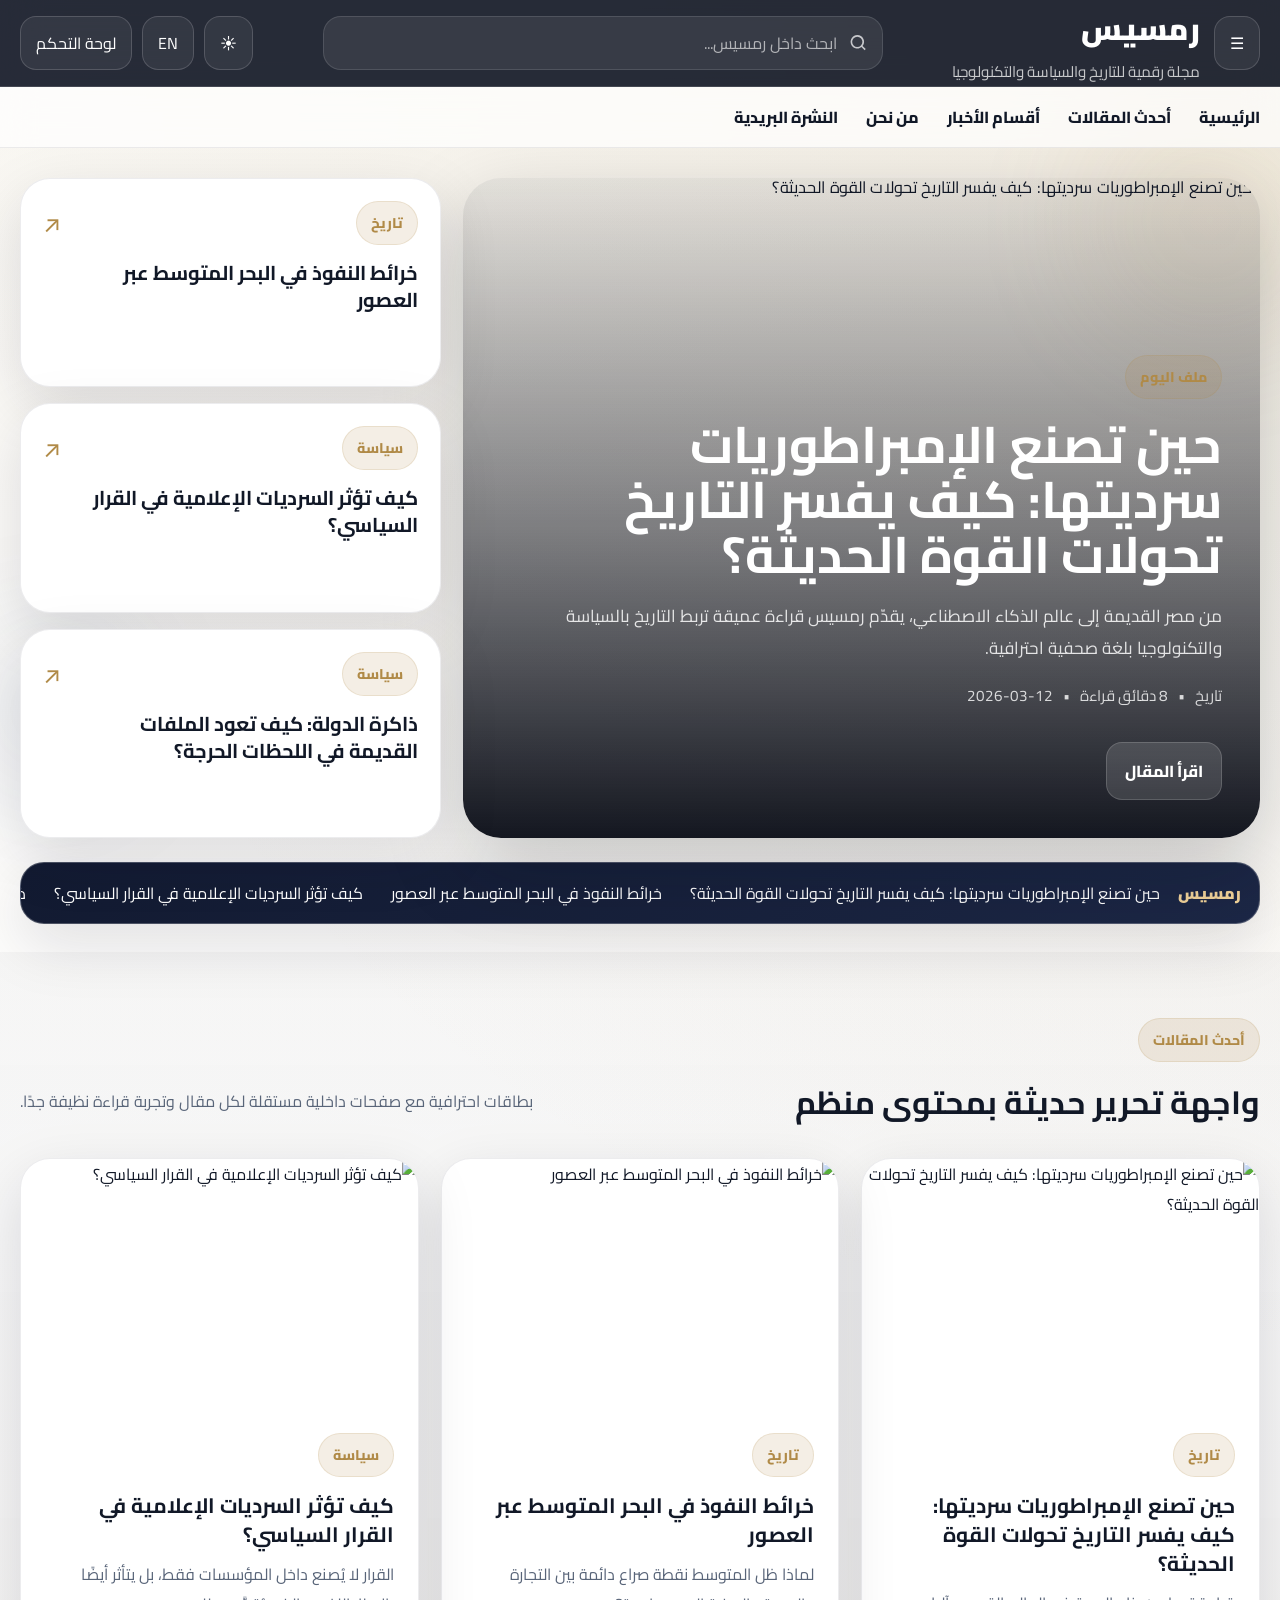
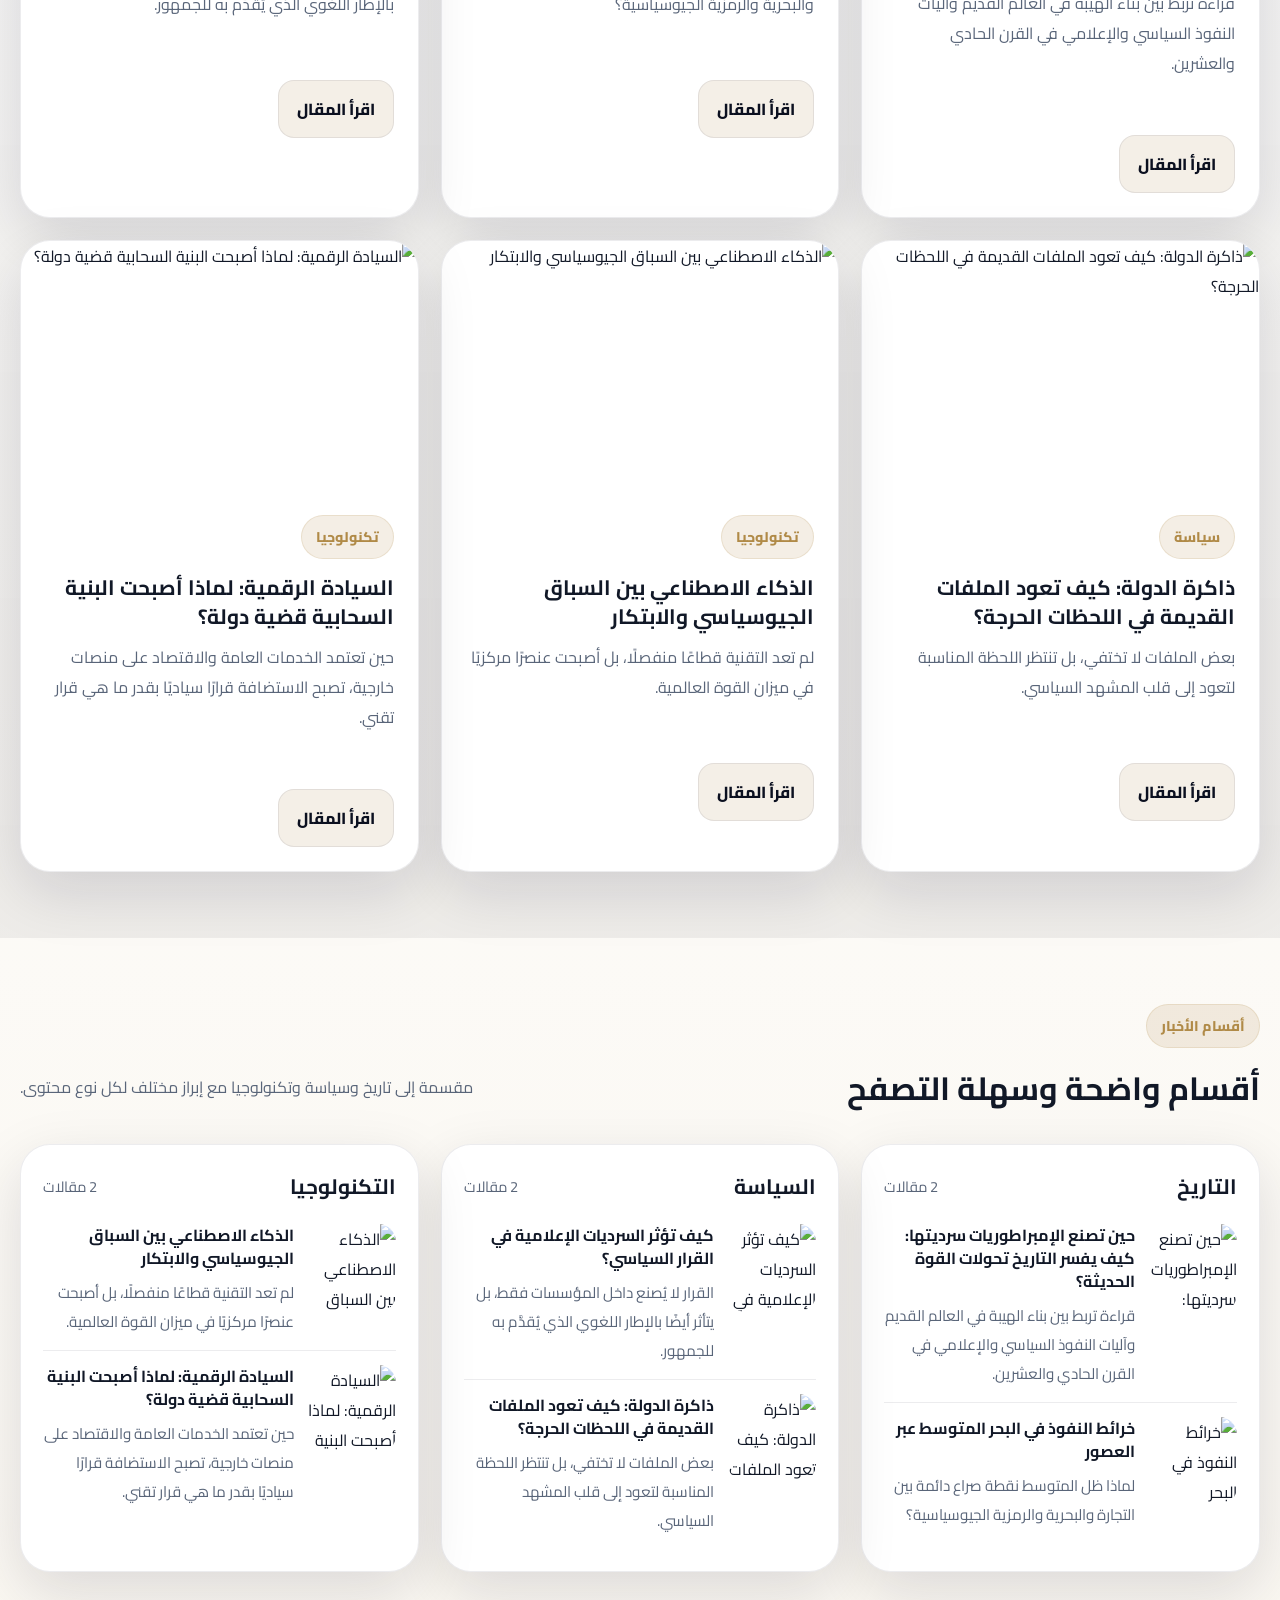
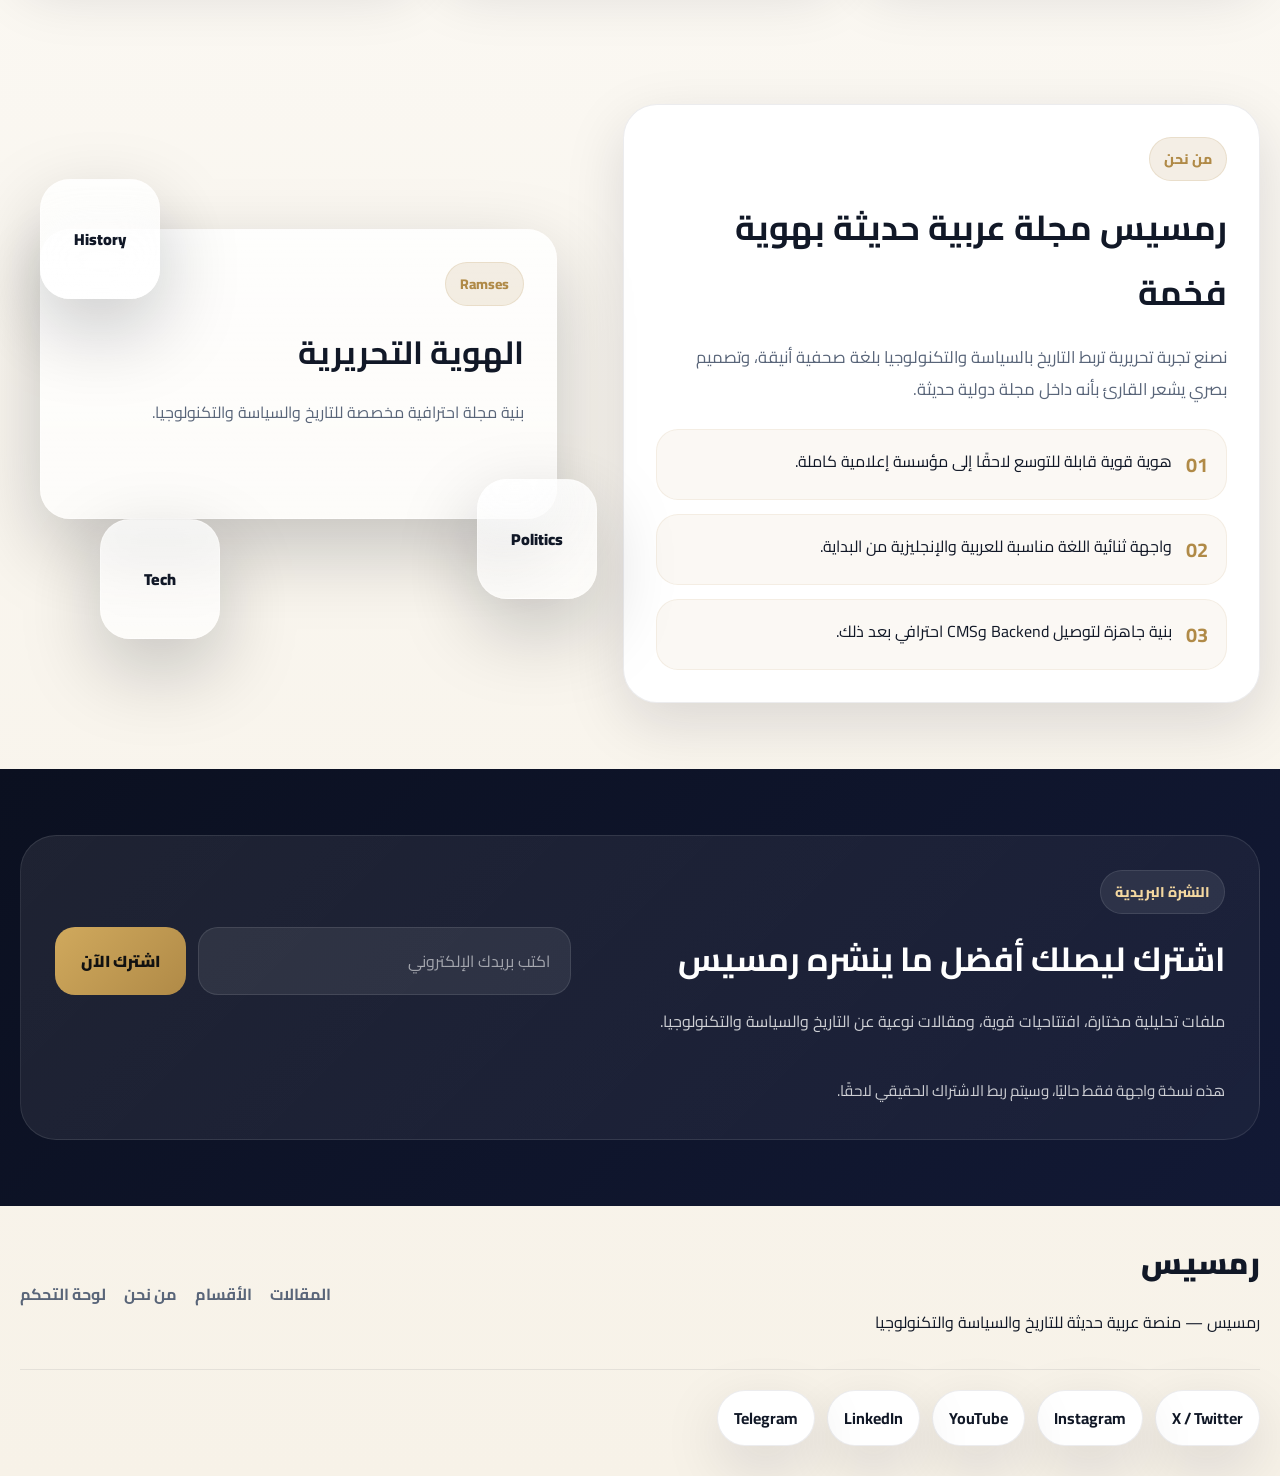
==== commit 7c5805b8: "Add files via upload" ====
--- a/index.html
+++ b/index.html
@@ -4,12 +4,16 @@
   <meta charset="UTF-8" />
   <meta name="viewport" content="width=device-width, initial-scale=1.0" />
   <title>رمسيس | مجلة التاريخ والسياسة والتكنولوجيا</title>
+  <meta name="description" content="رمسيس — مجلة رقمية احترافية عن التاريخ والسياسة والتكنولوجيا باللغتين العربية والإنجليزية." />
   <link rel="preconnect" href="https://fonts.googleapis.com">
   <link rel="preconnect" href="https://fonts.gstatic.com" crossorigin>
   <link href="https://fonts.googleapis.com/css2?family=Cairo:wght@400;600;700;800;900&family=Inter:wght@400;500;600;700;800&display=swap" rel="stylesheet">
   <link rel="stylesheet" href="styles.css" />
 </head>
 <body>
+  <div class="bg-orb orb-1"></div>
+  <div class="bg-orb orb-2"></div>
+
   <header class="topbar">
     <div class="container topbar-inner">
       <div class="brand-wrap">
@@ -19,7 +23,14 @@
           <div class="brand-sub" id="brandTag">مجلة رقمية للتاريخ والسياسة والتكنولوجيا</div>
         </div>
       </div>
+
+      <div class="top-search-wrap desktop-only" id="topSearchWrap">
+        <svg viewBox="0 0 24 24" aria-hidden="true"><path d="M10.5 4a6.5 6.5 0 1 1 0 13 6.5 6.5 0 0 1 0-13Zm0-2a8.5 8.5 0 1 0 5.33 15.13l4.02 4.02 1.41-1.41-4.02-4.02A8.5 8.5 0 0 0 10.5 2Z"/></svg>
+        <input id="topSearchInput" type="text" placeholder="ابحث داخل رمسيس..." />
+      </div>
+
       <div class="top-actions">
+        <button class="theme-toggle" id="themeToggle" title="Toggle theme">☀</button>
         <button class="lang-toggle" id="langToggle">EN</button>
         <a class="admin-link" href="admin.html">لوحة التحكم</a>
       </div>
@@ -31,50 +42,50 @@
       <a href="#home" data-i18n="home">الرئيسية</a>
       <a href="#latest" data-i18n="latest">أحدث المقالات</a>
       <a href="#news" data-i18n="news">أقسام الأخبار</a>
-      <a href="#search" data-i18n="search">بحث</a>
+      <a href="#about" data-i18n="about">من نحن</a>
+      <a href="#newsletter" data-i18n="newsletter">النشرة البريدية</a>
     </div>
   </nav>
 
   <main>
     <section class="hero" id="home">
       <div class="container hero-grid">
-        <article class="hero-main reveal visible" id="heroArticle"></article>
+        <article class="hero-main reveal visible floating-card" id="heroArticle"></article>
         <div class="hero-side" id="heroSide"></div>
       </div>
     </section>
 
-    <section class="ticker-wrap">
+    <section class="ticker-wrap reveal visible">
       <div class="container">
-        <div class="ticker">
+        <div class="ticker glass-panel">
           <div class="ticker-label">رمسيس</div>
           <div class="ticker-track" id="tickerTrack"></div>
         </div>
       </div>
     </section>
 
-    <section class="section" id="search">
+    <section class="section compact-search-section mobile-only reveal visible">
       <div class="container">
-        <div class="section-head">
+        <div class="section-head mini-head">
           <div>
             <span class="section-kicker" data-i18n="search">بحث</span>
             <h2 id="searchTitle">ابحث داخل رمسيس</h2>
           </div>
-          <p>ابحث في المقالات حسب العنوان أو الملخص أو القسم.</p>
         </div>
-        <div class="search-box">
-          <input id="searchInput" type="text" placeholder="ابحث عن مقال أو كلمة مفتاحية..." />
+        <div class="search-box premium-input">
+          <input id="searchInputMobile" type="text" placeholder="ابحث عن مقال أو كلمة مفتاحية..." />
         </div>
       </div>
     </section>
 
     <section class="section alt" id="latest">
       <div class="container">
-        <div class="section-head">
+        <div class="section-head reveal visible">
           <div>
             <span class="section-kicker" data-i18n="latest">أحدث المقالات</span>
-            <h2>واجهة تحرير حديثة بمحتوى منظم</h2>
+            <h2 id="latestHeading">واجهة تحرير حديثة بمحتوى منظم</h2>
           </div>
-          <p>بطاقات احترافية مع صفحات داخلية مستقلة لكل مقال وتجربة قراءة نظيفة جدًا.</p>
+          <p id="latestDesc">بطاقات احترافية مع صفحات داخلية مستقلة لكل مقال وتجربة قراءة نظيفة جدًا.</p>
         </div>
         <div class="cards-grid three" id="latestGrid"></div>
       </div>
@@ -82,38 +93,62 @@
 
     <section class="section" id="news">
       <div class="container">
-        <div class="section-head">
+        <div class="section-head reveal visible">
           <div>
             <span class="section-kicker" data-i18n="news">أقسام الأخبار</span>
-            <h2>أقسام واضحة وسهلة التصفح</h2>
+            <h2 id="sectionsHeading">أقسام واضحة وسهلة التصفح</h2>
           </div>
-          <p>مقسمة إلى تاريخ وسياسة وتكنولوجيا مع إبراز مختلف لكل نوع محتوى.</p>
+          <p id="sectionsDesc">مقسمة إلى تاريخ وسياسة وتكنولوجيا مع إبراز مختلف لكل نوع محتوى.</p>
         </div>
         <div class="news-sections-grid" id="newsSections"></div>
       </div>
     </section>
 
-    <section class="section dark-section">
-      <div class="container">
-        <div class="section-head light">
-          <div>
-            <span class="section-kicker light" data-i18n="editorial">افتتاحية رمسيس</span>
-            <h2>شكل جريدة عربية حديثة بهوية قوية</h2>
+    <section class="section premium-split" id="about">
+      <div class="container split-grid">
+        <div class="about-card glass-panel reveal visible slide-up">
+          <span class="section-kicker" data-i18n="about">من نحن</span>
+          <h2 id="aboutTitle">رمسيس مجلة عربية حديثة بهوية فخمة</h2>
+          <p id="aboutText">نصنع تجربة تحريرية تربط التاريخ بالسياسة والتكنولوجيا بلغة صحفية أنيقة، وتصميم بصري يشعر القارئ بأنه داخل مجلة دولية حديثة.</p>
+          <div class="about-points">
+            <div class="about-point"><strong>01</strong><span id="aboutPoint1">هوية قوية قابلة للتوسع لاحقًا إلى مؤسسة إعلامية كاملة.</span></div>
+            <div class="about-point"><strong>02</strong><span id="aboutPoint2">واجهة ثنائية اللغة مناسبة للعربية والإنجليزية من البداية.</span></div>
+            <div class="about-point"><strong>03</strong><span id="aboutPoint3">بنية جاهزة لتوصيل Backend وCMS احترافي بعد ذلك.</span></div>
           </div>
-          <p>النسخة الحالية جاهزة كواجهة احترافية جدًا على GitHub Pages ويمكن بعدها ربط لوحة التحكم بباك اند حقيقي.</p>
         </div>
-        <div class="stats-grid">
-          <div class="stat-card"><strong>6</strong><span>مقالات جاهزة</span></div>
-          <div class="stat-card"><strong>2</strong><span>لغتان</span></div>
-          <div class="stat-card"><strong>3</strong><span>أقسام رئيسية</span></div>
-          <div class="stat-card"><strong>100%</strong><span>Front-end قابل للتطوير</span></div>
+        <div class="about-visual reveal visible scale-in">
+          <div class="about-stack">
+            <div class="floating-panel big">
+              <span class="mini-tag">Ramses</span>
+              <h3 id="aboutCardTitle">Editorial Identity</h3>
+              <p id="aboutCardText">A premium magazine structure for history, politics, and technology.</p>
+            </div>
+            <div class="floating-panel small panel-a"><span>History</span></div>
+            <div class="floating-panel small panel-b"><span>Politics</span></div>
+            <div class="floating-panel small panel-c"><span>Tech</span></div>
+          </div>
         </div>
+      </div>
+    </section>
+
+    <section class="section dark-section" id="newsletter">
+      <div class="container newsletter-shell reveal visible slide-up">
+        <div class="newsletter-copy">
+          <span class="section-kicker light" data-i18n="newsletter">النشرة البريدية</span>
+          <h2 id="newsletterTitle">اشترك ليصلك أفضل ما ينشره رمسيس</h2>
+          <p id="newsletterText">ملفات تحليلية مختارة، افتتاحيات قوية، ومقالات نوعية عن التاريخ والسياسة والتكنولوجيا.</p>
+        </div>
+        <form class="newsletter-form" onsubmit="event.preventDefault();window.handleNewsletterSubmit && window.handleNewsletterSubmit();">
+          <input id="newsletterInput" type="email" placeholder="اكتب بريدك الإلكتروني" />
+          <button type="submit" id="newsletterBtn">اشترك الآن</button>
+        </form>
+        <div class="newsletter-note" id="newsletterNote">هذه نسخة واجهة فقط حاليًا، وسيتم ربط الاشتراك الحقيقي لاحقًا.</div>
       </div>
     </section>
   </main>
 
-  <footer class="footer">
-    <div class="container footer-inner">
+  <footer class="footer" id="footer">
+    <div class="container footer-top">
       <div>
         <div class="brand">رمسيس</div>
         <p id="footerText">رمسيس — منصة عربية حديثة للتاريخ والسياسة والتكنولوجيا</p>
@@ -121,8 +156,16 @@
       <div class="footer-links">
         <a href="#latest">المقالات</a>
         <a href="#news">الأقسام</a>
+        <a href="#about">من نحن</a>
         <a href="admin.html">لوحة التحكم</a>
       </div>
+    </div>
+    <div class="container social-row">
+      <a href="#" class="social-link">X / Twitter</a>
+      <a href="#" class="social-link">Instagram</a>
+      <a href="#" class="social-link">YouTube</a>
+      <a href="#" class="social-link">LinkedIn</a>
+      <a href="#" class="social-link">Telegram</a>
     </div>
   </footer>
 
--- a/styles.css
+++ b/styles.css
@@ -1,134 +1,355 @@
 :root {
   --bg: #0b1020;
+  --bg-2: #121935;
   --gold: #b08a47;
-  --gold-soft: rgba(176,138,71,.12);
+  --gold-soft: rgba(176, 138, 71, 0.14);
   --surface: #f4efe7;
   --surface-2: #ffffff;
+  --surface-3: rgba(255,255,255,0.7);
   --text: #111827;
-  --muted: #5d6677;
-  --border: rgba(255,255,255,.12);
-  --shadow: 0 18px 50px rgba(12, 18, 35, 0.12);
-  --container: 1220px;
-}
+  --muted: #596579;
+  --border: rgba(255,255,255,.14);
+  --line: rgba(17,24,39,.08);
+  --shadow: 0 20px 60px rgba(12, 18, 35, 0.13);
+  --shadow-strong: 0 30px 80px rgba(8, 12, 25, 0.22);
+  --container: 1240px;
+  --radius-xl: 34px;
+  --radius-lg: 26px;
+  --radius-md: 20px;
+  --transition: all .35s ease;
+}
+
+html[data-theme="dark"] {
+  --surface: #101829;
+  --surface-2: #111a2d;
+  --surface-3: rgba(16,24,41,0.82);
+  --text: #eef2ff;
+  --muted: #b3bdd0;
+  --line: rgba(255,255,255,.08);
+  --shadow: 0 20px 60px rgba(0, 0, 0, .28);
+  background: #070b14;
+}
+
 * { box-sizing: border-box; }
 html { scroll-behavior: smooth; }
-body { margin: 0; font-family: "Cairo", "Inter", sans-serif; color: var(--text); background: linear-gradient(180deg, #f8f6f1 0%, #ffffff 28%, #f8f6f1 100%); }
+body {
+  margin: 0;
+  font-family: "Cairo", "Inter", sans-serif;
+  color: var(--text);
+  background:
+    radial-gradient(circle at top right, rgba(176,138,71,.1), transparent 28%),
+    linear-gradient(180deg, #f8f6f1 0%, #ffffff 26%, #f7f2e8 100%);
+  overflow-x: hidden;
+}
+html[data-theme="dark"] body {
+  background:
+    radial-gradient(circle at top right, rgba(176,138,71,.12), transparent 24%),
+    linear-gradient(180deg, #070b14 0%, #0c1322 42%, #09111f 100%);
+}
 a { color: inherit; text-decoration: none; }
 img { display: block; max-width: 100%; }
-.container { width: min(100% - 32px, var(--container)); margin: 0 auto; }
-.topbar { position: sticky; top: 0; z-index: 50; background: rgba(10, 15, 30, .92); backdrop-filter: blur(14px); border-bottom: 1px solid var(--border); }
-.topbar-inner { min-height: 76px; display: flex; align-items: center; justify-content: space-between; gap: 20px; }
+button, input, textarea { font: inherit; }
+.container { width: min(100% - 32px, var(--container)); margin: 0 auto; position: relative; z-index: 2; }
+.desktop-only { display: block; }
+.mobile-only { display: none; }
+
+.bg-orb {
+  position: fixed;
+  border-radius: 999px;
+  filter: blur(60px);
+  pointer-events: none;
+  z-index: 0;
+  opacity: .5;
+  animation: floatOrb 12s ease-in-out infinite;
+}
+.orb-1 { width: 260px; height: 260px; background: rgba(176,138,71,.18); top: 90px; right: -60px; }
+.orb-2 { width: 180px; height: 180px; background: rgba(30,61,122,.16); bottom: 100px; left: -40px; animation-delay: -4s; }
+@keyframes floatOrb { 0%,100% { transform: translateY(0px); } 50% { transform: translateY(26px); } }
+
+.topbar {
+  position: sticky;
+  top: 0;
+  z-index: 60;
+  background: rgba(10, 15, 30, .88);
+  backdrop-filter: blur(18px);
+  border-bottom: 1px solid var(--border);
+}
+.topbar-inner {
+  min-height: 84px;
+  display: grid;
+  grid-template-columns: auto 1fr auto;
+  gap: 18px;
+  align-items: center;
+}
 .brand-wrap { display: flex; align-items: center; gap: 14px; color: #fff; }
-.menu-btn, .lang-toggle, .admin-link { border: 1px solid rgba(255,255,255,.16); background: rgba(255,255,255,.06); color: #fff; border-radius: 14px; padding: 10px 14px; font: inherit; }
 .brand { font-size: 1.9rem; font-weight: 900; letter-spacing: .3px; }
 .brand-sub { color: rgba(255,255,255,.74); font-size: .95rem; }
+.menu-btn, .lang-toggle, .admin-link, .theme-toggle {
+  border: 1px solid rgba(255,255,255,.16);
+  background: rgba(255,255,255,.06);
+  color: #fff;
+  border-radius: 16px;
+  padding: 11px 15px;
+  transition: var(--transition);
+}
+.menu-btn:hover, .lang-toggle:hover, .admin-link:hover, .theme-toggle:hover { transform: translateY(-2px); background: rgba(255,255,255,.12); }
 .top-actions { display: flex; align-items: center; gap: 10px; }
-.main-nav { background: #fff; border-bottom: 1px solid rgba(17,24,39,.08); }
-.nav-inner { min-height: 58px; display: flex; align-items: center; gap: 26px; overflow-x: auto; }
-.nav-inner a { font-weight: 700; color: #243041; white-space: nowrap; }
-.hero { padding: 28px 0 24px; }
-.hero-grid { display: grid; grid-template-columns: 1.8fr .9fr; gap: 22px; }
-.hero-main { position: relative; min-height: 620px; border-radius: 36px; overflow: hidden; box-shadow: var(--shadow); }
-.hero-main img { width: 100%; height: 100%; object-fit: cover; }
-.hero-overlay { position: absolute; inset: 0; background: linear-gradient(180deg, rgba(5,8,18,.08), rgba(5,8,18,.58) 55%, rgba(5,8,18,.9)); }
-.hero-content { position: absolute; inset-inline: 0; bottom: 0; padding: 34px; color: #fff; z-index: 2; }
-.eyebrow, .section-kicker, .card-tag, .mini-tag { display: inline-flex; align-items: center; gap: 8px; background: var(--gold-soft); color: var(--gold); font-weight: 800; border-radius: 999px; padding: 8px 14px; font-size: .88rem; }
-.hero-content h1 { font-size: clamp(2rem, 4vw, 4rem); line-height: 1.15; margin: 16px 0 12px; max-width: 820px; }
-.hero-content p { max-width: 780px; font-size: 1.06rem; color: rgba(255,255,255,.84); }
-.hero-meta, .article-meta-row { display: flex; align-items: center; gap: 10px; color: rgba(255,255,255,.8); font-size: .95rem; margin-top: 12px; flex-wrap: wrap; }
+.top-search-wrap {
+  display: flex; align-items: center; gap: 10px;
+  background: rgba(255,255,255,.08);
+  border: 1px solid rgba(255,255,255,.12);
+  border-radius: 18px;
+  padding: 0 14px;
+  height: 54px;
+  max-width: 560px;
+  width: 100%;
+  justify-self: center;
+}
+.top-search-wrap svg { width: 20px; height: 20px; fill: rgba(255,255,255,.72); }
+.top-search-wrap input { background: transparent; border: 0; outline: none; color: #fff; width: 100%; }
+.top-search-wrap input::placeholder { color: rgba(255,255,255,.62); }
+
+.main-nav { background: var(--surface-3); border-bottom: 1px solid var(--line); backdrop-filter: blur(16px); position: sticky; top: 84px; z-index: 40; }
+.nav-inner { min-height: 60px; display: flex; align-items: center; gap: 28px; overflow-x: auto; }
+.nav-inner a { font-weight: 800; color: var(--text); white-space: nowrap; position: relative; }
+.nav-inner a::after { content: ""; position: absolute; inset-inline-start: 0; bottom: -10px; width: 0; height: 3px; background: var(--gold); border-radius: 999px; transition: var(--transition); }
+.nav-inner a:hover::after { width: 100%; }
+
+.glass-panel {
+  background: linear-gradient(180deg, rgba(255,255,255,.65), rgba(255,255,255,.4));
+  backdrop-filter: blur(18px);
+  border: 1px solid rgba(255,255,255,.24);
+  box-shadow: var(--shadow);
+}
+html[data-theme="dark"] .glass-panel {
+  background: linear-gradient(180deg, rgba(17,26,45,.82), rgba(17,26,45,.68));
+  border-color: rgba(255,255,255,.08);
+}
+
+.hero { padding: 30px 0 24px; }
+.hero-grid { display: grid; grid-template-columns: 1.8fr .95fr; gap: 22px; }
+.hero-main, .article-card, .news-section-card, .sidebar-card, .about-card, .newsletter-shell, .article-content-card {
+  transform: translateY(0);
+  transition: var(--transition);
+}
+.hero-main:hover, .article-card:hover, .news-section-card:hover, .sidebar-card:hover, .about-card:hover, .news-item:hover {
+  transform: translateY(-6px);
+}
+.floating-card { animation: gentleFloat 7s ease-in-out infinite; }
+@keyframes gentleFloat { 0%,100% { transform: translateY(0); } 50% { transform: translateY(-8px); } }
+.hero-main { position: relative; min-height: 660px; border-radius: 38px; overflow: hidden; box-shadow: var(--shadow-strong); }
+.hero-main img { width: 100%; height: 100%; object-fit: cover; transform: scale(1.02); }
+.hero-overlay { position: absolute; inset: 0; background: linear-gradient(180deg, rgba(5,8,18,.08), rgba(5,8,18,.52) 55%, rgba(5,8,18,.94)); }
+.hero-content { position: absolute; inset-inline: 0; bottom: 0; padding: 38px; color: #fff; z-index: 2; }
+.eyebrow, .section-kicker, .card-tag, .mini-tag {
+  display: inline-flex; align-items: center; gap: 8px;
+  background: var(--gold-soft);
+  color: var(--gold);
+  font-weight: 800;
+  border-radius: 999px;
+  padding: 8px 14px;
+  font-size: .88rem;
+  border: 1px solid rgba(176,138,71,.16);
+}
+.section-kicker.light { background: rgba(255,255,255,.08); color: #f4d8a0; border-color: rgba(255,255,255,.1); }
+.hero-content h1 { font-size: clamp(2.1rem, 4vw, 4.2rem); line-height: 1.08; margin: 18px 0 14px; max-width: 820px; }
+.hero-content p { max-width: 760px; font-size: 1.07rem; color: rgba(255,255,255,.84); }
+.hero-meta, .article-meta-row, .card-meta { display: flex; align-items: center; gap: 10px; color: rgba(255,255,255,.8); font-size: .95rem; margin-top: 12px; flex-wrap: wrap; }
+.hero-actions { display: flex; gap: 12px; align-items: center; margin-top: 16px; }
+.hero-read-btn, .read-link {
+  display: inline-block;
+  margin-top: 16px;
+  padding: 13px 18px;
+  background: rgba(255,255,255,.13);
+  border: 1px solid rgba(255,255,255,.16);
+  color: #fff;
+  border-radius: 16px;
+  font-weight: 800;
+  transition: var(--transition);
+}
+.hero-read-btn:hover, .read-link:hover { transform: translateY(-2px); }
+.read-link { color: var(--bg); background: var(--surface); border-color: var(--line); }
+html[data-theme="dark"] .read-link { color: #fff; background: rgba(255,255,255,.08); border-color: rgba(255,255,255,.08); }
 .hero-side { display: grid; gap: 16px; }
-.mini-card { background: #fff; border: 1px solid rgba(17,24,39,.08); border-radius: 28px; padding: 22px; min-height: 188px; display: flex; justify-content: space-between; gap: 16px; box-shadow: var(--shadow); }
+.mini-card {
+  background: var(--surface-2); border: 1px solid var(--line); border-radius: 30px; padding: 22px;
+  min-height: 198px; display: flex; justify-content: space-between; gap: 16px; box-shadow: var(--shadow); transition: var(--transition);
+}
+.mini-card:nth-child(1) { animation: appearUp .7s ease both; }
+.mini-card:nth-child(2) { animation: appearUp .9s ease both; }
+.mini-card:nth-child(3) { animation: appearUp 1.1s ease both; }
 .mini-card h3 { margin: 14px 0 0; font-size: 1.25rem; line-height: 1.35; }
 .mini-arrow { font-size: 1.5rem; color: var(--gold); }
-.hero-read-btn, .read-link { display: inline-block; margin-top: 16px; padding: 12px 16px; background: rgba(255,255,255,.12); border: 1px solid rgba(255,255,255,.14); color: #fff; border-radius: 14px; font-weight: 800; }
-.read-link { color: var(--bg); background: var(--surface); border-color: rgba(17,24,39,.08); }
-.ticker-wrap { padding: 0 0 24px; }
-.ticker { background: linear-gradient(135deg, #121a31, #1c2746); color: #fff; border-radius: 22px; padding: 14px 18px; display: flex; gap: 18px; overflow: hidden; align-items: center; }
-.ticker-label { font-weight: 800; color: #f2d39a; white-space: nowrap; }
-.ticker-track { display: flex; gap: 28px; white-space: nowrap; animation: ticker 22s linear infinite; }
+
+.ticker-wrap { padding: 0 0 28px; }
+.ticker { color: #fff; border-radius: 24px; padding: 15px 18px; display: flex; gap: 18px; overflow: hidden; align-items: center; background: linear-gradient(135deg, #121a31, #1c2746); }
+.ticker-label { font-weight: 900; color: #f2d39a; white-space: nowrap; }
+.ticker-track { display: flex; gap: 28px; white-space: nowrap; animation: ticker 24s linear infinite; }
 @keyframes ticker { from { transform: translateX(0);} to { transform: translateX(-35%);} }
-.section { padding: 58px 0; }
+
+.section { padding: 66px 0; position: relative; z-index: 1; }
 .section.alt { background: linear-gradient(180deg, rgba(10,15,30,.03), rgba(10,15,30,.06)); }
-.section-head { display: flex; justify-content: space-between; align-items: end; gap: 20px; margin-bottom: 24px; }
-.section-head h2 { font-size: clamp(1.8rem, 2.5vw, 3rem); margin: 10px 0 0; }
-.section-head p { max-width: 620px; color: var(--muted); font-size: 1rem; }
-.search-box input { width: 100%; padding: 18px 20px; border: 1px solid rgba(17,24,39,.12); background: #fff; border-radius: 20px; font: inherit; box-shadow: var(--shadow); }
+html[data-theme="dark"] .section.alt { background: linear-gradient(180deg, rgba(255,255,255,.02), rgba(255,255,255,.03)); }
+.section-head { display: flex; justify-content: space-between; align-items: end; gap: 20px; margin-bottom: 26px; }
+.section-head h2 { font-size: clamp(1.8rem, 2.5vw, 3.1rem); margin: 10px 0 0; }
+.section-head p { max-width: 640px; color: var(--muted); font-size: 1rem; }
+.mini-head h2 { margin-top: 12px; }
+.search-box input, .newsletter-form input, .newsletter-form button, .panel input, .panel textarea {
+  width: 100%; padding: 18px 20px; border: 1px solid var(--line); background: var(--surface-2); border-radius: 20px; font: inherit; box-shadow: var(--shadow);
+  color: var(--text);
+}
+.panel textarea { min-height: 120px; resize: vertical; }
+.premium-input input:focus, .top-search-wrap input:focus, .newsletter-form input:focus, .panel input:focus, .panel textarea:focus { outline: 2px solid rgba(176,138,71,.3); }
 .cards-grid.three { display: grid; grid-template-columns: repeat(3, 1fr); gap: 22px; }
-.article-card { background: var(--surface-2); border-radius: 28px; overflow: hidden; box-shadow: var(--shadow); border: 1px solid rgba(17,24,39,.06); }
-.article-card img { width: 100%; height: 240px; object-fit: cover; }
-.card-body { padding: 22px; }
-.card-body h3 { font-size: 1.28rem; line-height: 1.4; margin: 14px 0 10px; }
-.card-body p { color: var(--muted); margin: 0; }
+.article-card {
+  background: var(--surface-2); border-radius: 30px; overflow: hidden; box-shadow: var(--shadow); border: 1px solid var(--line);
+}
+.article-card img { width: 100%; height: 250px; object-fit: cover; transition: transform .6s ease; }
+.article-card:hover img { transform: scale(1.04); }
+.card-body { padding: 24px; }
+.card-body h3 { font-size: 1.3rem; line-height: 1.4; margin: 14px 0 10px; }
+.card-body p { color: var(--muted); margin: 0; min-height: 64px; }
+
 .news-sections-grid { display: grid; grid-template-columns: repeat(3, 1fr); gap: 22px; }
-.news-section-card { background: #fff; border-radius: 28px; padding: 22px; box-shadow: var(--shadow); }
-.news-section-head { display: flex; justify-content: space-between; align-items: center; margin-bottom: 16px; }
-.news-section-head h3 { margin: 0; font-size: 1.5rem; }
-.news-section-head span { color: var(--muted); }
-.news-item { display: grid; grid-template-columns: 84px 1fr; gap: 14px; align-items: start; padding: 10px 0; border-top: 1px solid rgba(17,24,39,.08); }
+.news-section-card { background: var(--surface-2); border-radius: 30px; padding: 22px; box-shadow: var(--shadow); border: 1px solid var(--line); }
+.news-section-head { display: flex; justify-content: space-between; align-items: center; margin-bottom: 18px; gap: 10px; }
+.news-section-head h3 { margin: 0; font-size: 1.3rem; }
+.news-section-head span { color: var(--muted); font-size: .92rem; }
+.news-item { display: grid; grid-template-columns: 88px 1fr; gap: 14px; padding: 14px 0; border-top: 1px solid var(--line); transition: var(--transition); }
 .news-item:first-of-type { border-top: 0; padding-top: 0; }
-.news-item img { width: 84px; height: 84px; object-fit: cover; border-radius: 14px; }
-.news-item strong { display: block; line-height: 1.4; margin-bottom: 4px; }
-.news-item p { margin: 0; color: var(--muted); font-size: .94rem; }
-.dark-section { background: radial-gradient(circle at top right, rgba(176,138,71,.18), transparent 22%), linear-gradient(135deg, #08101f, #121a31 60%, #0a1324); color: #fff; }
-.section-head.light p, .section-kicker.light { color: rgba(255,255,255,.78); }
-.stats-grid { display: grid; grid-template-columns: repeat(4, 1fr); gap: 18px; }
-.stat-card { border: 1px solid rgba(255,255,255,.1); background: rgba(255,255,255,.04); border-radius: 24px; padding: 26px; display: flex; flex-direction: column; gap: 10px; }
-.stat-card strong { font-size: 2.4rem; color: #f2d39a; }
-.footer { background: #09101d; color: #fff; padding: 30px 0; }
-.footer-inner { display: flex; justify-content: space-between; gap: 20px; align-items: center; }
-.footer-inner p { color: rgba(255,255,255,.72); max-width: 540px; }
-.footer-links { display: flex; gap: 18px; flex-wrap: wrap; }
-.footer-links a { color: rgba(255,255,255,.86); }
-.article-page { background: linear-gradient(180deg, #f7f3eb 0%, #fff 50%, #f8f6f1 100%); }
-.article-hero { padding: 34px 0 0; }
-.article-hero-wrap { display: grid; grid-template-columns: 1.25fr .9fr; gap: 24px; align-items: stretch; }
-.article-hero-media img { width: 100%; height: 100%; min-height: 560px; object-fit: cover; border-radius: 32px; box-shadow: var(--shadow); }
-.article-hero-card { background: linear-gradient(180deg, #fff, #f6efe3); padding: 32px; border-radius: 32px; box-shadow: var(--shadow); display: flex; flex-direction: column; justify-content: center; }
-.article-hero-card h1 { font-size: clamp(2rem, 3vw, 3.4rem); line-height: 1.2; margin: 18px 0 12px; }
-.article-hero-card p { color: var(--muted); font-size: 1.04rem; }
-.article-layout { display: grid; grid-template-columns: 1.3fr .6fr; gap: 24px; }
-.article-content-card, .sidebar-card { background: #fff; border-radius: 30px; box-shadow: var(--shadow); }
-.article-content-card { padding: 38px; }
-.article-body p { font-size: 1.16rem; line-height: 2; margin: 0 0 18px; color: #1f2937; }
-.article-body blockquote { margin: 30px 0 0; padding: 22px 24px; border-right: 4px solid var(--gold); background: rgba(176,138,71,.08); border-radius: 18px; font-weight: 700; }
-.article-sidebar { display: grid; gap: 18px; align-content: start; }
-.sidebar-card { padding: 24px; }
-.sidebar-card h3 { margin-top: 0; }
-.related-list { display: grid; gap: 12px; }
-.related-item { display: grid; grid-template-columns: 82px 1fr; gap: 12px; align-items: start; }
-.related-item img { width: 82px; height: 82px; object-fit: cover; border-radius: 14px; }
-.related-item strong { display: block; line-height: 1.4; }
-.related-item p { margin: 4px 0 0; color: var(--muted); font-size: .92rem; }
-.empty-state { background: #fff; border-radius: 24px; padding: 30px; box-shadow: var(--shadow); }
-.reveal { opacity: 1; transform: none; }
-.admin-body { background: #0a1120; color: #fff; }
-.admin-layout { min-height: 100vh; display: grid; grid-template-columns: 290px 1fr; }
-.admin-sidebar { padding: 26px; border-inline-start: 1px solid rgba(255,255,255,.08); background: rgba(255,255,255,.03); display: flex; flex-direction: column; justify-content: space-between; gap: 24px; }
+.news-item img { width: 88px; height: 88px; border-radius: 18px; object-fit: cover; }
+.news-item strong { display: block; line-height: 1.45; }
+.news-item p { margin: 8px 0 0; color: var(--muted); font-size: .95rem; }
+
+.premium-split { overflow: hidden; }
+.split-grid { display: grid; grid-template-columns: 1.05fr .95fr; gap: 26px; align-items: center; }
+.about-card {
+  padding: 32px; border-radius: 34px; background: var(--surface-2); box-shadow: var(--shadow); border: 1px solid var(--line);
+}
+.about-card h2 { font-size: clamp(1.8rem, 2.7vw, 3rem); margin: 14px 0; }
+.about-card p { color: var(--muted); font-size: 1.04rem; line-height: 1.9; }
+.about-points { display: grid; gap: 14px; margin-top: 24px; }
+.about-point { display: grid; grid-template-columns: auto 1fr; gap: 14px; align-items: start; padding: 16px 18px; border-radius: 22px; background: rgba(176,138,71,.06); border: 1px solid rgba(176,138,71,.1); }
+.about-point strong { color: var(--gold); font-size: 1.25rem; }
+.about-visual { position: relative; min-height: 470px; }
+.about-stack { position: relative; width: 100%; height: 100%; min-height: 470px; }
+.floating-panel {
+  position: absolute; background: linear-gradient(180deg, rgba(255,255,255,.82), rgba(255,255,255,.65));
+  backdrop-filter: blur(22px); border: 1px solid rgba(255,255,255,.3); box-shadow: var(--shadow-strong); border-radius: 30px;
+}
+html[data-theme="dark"] .floating-panel { background: linear-gradient(180deg, rgba(18,25,53,.9), rgba(18,25,53,.8)); border-color: rgba(255,255,255,.08); }
+.floating-panel.big { inset: 60px 40px 120px 20px; padding: 32px; animation: floatCard 7s ease-in-out infinite; }
+.floating-panel.small { width: 120px; height: 120px; display: grid; place-items: center; font-weight: 900; animation: floatCard 8s ease-in-out infinite; }
+.panel-a { top: 10px; inset-inline-end: 20px; animation-delay: -1s; }
+.panel-b { bottom: 40px; inset-inline-start: 0; animation-delay: -2.4s; }
+.panel-c { bottom: 0; inset-inline-end: 80px; animation-delay: -3.2s; }
+.floating-panel.big h3 { font-size: 2rem; margin: 16px 0 10px; }
+.floating-panel.big p { color: var(--muted); line-height: 1.8; }
+@keyframes floatCard { 0%,100% { transform: translateY(0) rotate(0deg); } 50% { transform: translateY(-10px) rotate(.4deg); } }
+
+.dark-section { background: linear-gradient(135deg, var(--bg), var(--bg-2)); color: #fff; }
+.newsletter-shell {
+  border-radius: 36px; padding: 34px; display: grid; grid-template-columns: 1.1fr .9fr; gap: 24px; align-items: center;
+  background: linear-gradient(135deg, rgba(255,255,255,.08), rgba(255,255,255,.04)); border: 1px solid rgba(255,255,255,.1);
+}
+.newsletter-copy h2 { font-size: clamp(1.8rem, 2.6vw, 3rem); margin: 14px 0 10px; }
+.newsletter-copy p, .newsletter-note { color: rgba(255,255,255,.78); }
+.newsletter-form { display: grid; grid-template-columns: 1fr auto; gap: 12px; }
+.newsletter-form input { background: rgba(255,255,255,.08); color: #fff; border-color: rgba(255,255,255,.1); box-shadow: none; }
+.newsletter-form input::placeholder { color: rgba(255,255,255,.56); }
+.newsletter-form button { width: auto; padding-inline: 26px; background: linear-gradient(135deg, #d0a95d, #b08a47); color: #111; font-weight: 900; border: 0; cursor: pointer; box-shadow: none; }
+.newsletter-form button:hover { transform: translateY(-2px); }
+.newsletter-note { grid-column: 1 / -1; font-size: .95rem; }
+
+.footer { padding: 28px 0 30px; background: transparent; }
+.footer-top { display: flex; justify-content: space-between; gap: 20px; align-items: center; padding-bottom: 16px; border-bottom: 1px solid var(--line); }
+.footer-links { display: flex; gap: 18px; flex-wrap: wrap; color: var(--muted); font-weight: 700; }
+.social-row { display: flex; flex-wrap: wrap; gap: 12px; padding-top: 20px; }
+.social-link {
+  padding: 12px 16px; border-radius: 999px; border: 1px solid var(--line); background: var(--surface-2); box-shadow: var(--shadow);
+  transition: var(--transition); font-weight: 700;
+}
+.social-link:hover { transform: translateY(-2px); }
+
+.article-page { padding-bottom: 40px; }
+.article-hero-wrap { display: grid; grid-template-columns: 1.15fr .85fr; gap: 22px; align-items: end; }
+.article-hero-media { min-height: 520px; overflow: hidden; border-radius: 34px; box-shadow: var(--shadow-strong); }
+.article-hero-media img { width: 100%; height: 100%; object-fit: cover; }
+.article-hero-card { background: var(--surface-2); border-radius: 34px; padding: 30px; box-shadow: var(--shadow); border: 1px solid var(--line); }
+.article-hero-card h1 { font-size: clamp(2rem, 3.4vw, 3.6rem); line-height: 1.12; margin: 16px 0 12px; }
+.article-hero-card p { color: var(--muted); line-height: 1.85; }
+.article-layout { display: grid; grid-template-columns: 1.15fr .55fr; gap: 22px; }
+.article-content-card { background: var(--surface-2); border-radius: 32px; padding: 34px; box-shadow: var(--shadow); border: 1px solid var(--line); }
+.article-body p { font-size: 1.09rem; line-height: 2.15; margin: 0 0 22px; color: var(--text); }
+.article-body blockquote {
+  margin: 26px 0 0; padding: 24px; border-radius: 24px; background: linear-gradient(135deg, rgba(176,138,71,.09), rgba(176,138,71,.03));
+  border-inline-start: 4px solid var(--gold); font-size: 1.1rem; font-weight: 700;
+}
+.article-sidebar { display: grid; gap: 18px; align-content: start; position: sticky; top: 160px; height: fit-content; }
+.sidebar-card { background: var(--surface-2); border-radius: 28px; padding: 24px; box-shadow: var(--shadow); border: 1px solid var(--line); }
+.related-list { display: grid; gap: 14px; }
+.related-item { display: grid; grid-template-columns: 88px 1fr; gap: 12px; align-items: start; }
+.related-item img { width: 88px; height: 88px; object-fit: cover; border-radius: 18px; }
+.related-item strong { line-height: 1.4; }
+.related-item p { color: var(--muted); margin: 6px 0 0; font-size: .93rem; }
+
+.admin-body { background: linear-gradient(180deg, #f7f3eb, #fff); }
+.admin-layout { display: grid; grid-template-columns: 290px 1fr; min-height: 100vh; }
+.admin-sidebar {
+  background: linear-gradient(180deg, var(--bg), #0f1730); color: #fff; padding: 28px 22px; display: flex; flex-direction: column; justify-content: space-between; border-inline-end: 1px solid rgba(255,255,255,.08);
+}
 .admin-logo { font-size: 2rem; font-weight: 900; }
-.admin-sub { color: rgba(255,255,255,.68); margin: 8px 0 0; }
-.admin-nav { display: grid; gap: 10px; }
-.tab-btn, .ghost-btn, .back-site { border: 1px solid rgba(255,255,255,.1); background: rgba(255,255,255,.04); color: #fff; padding: 14px 16px; border-radius: 16px; font: inherit; text-align: start; cursor: pointer; }
-.tab-btn.active { background: rgba(176,138,71,.22); border-color: rgba(176,138,71,.55); }
-.back-site { display: inline-block; text-align: center; }
+.admin-sub { color: rgba(255,255,255,.66); }
+.admin-nav { display: grid; gap: 10px; margin-top: 20px; }
+.tab-btn, .back-site, .ghost-btn, .primary-btn {
+  border-radius: 16px; border: 1px solid rgba(255,255,255,.08); padding: 14px 16px; background: rgba(255,255,255,.06); color: inherit; text-align: start; cursor: pointer; transition: var(--transition);
+}
+.tab-btn.active, .primary-btn { background: linear-gradient(135deg, #d5b16f, #b08a47); color: #111; font-weight: 900; }
 .admin-main { padding: 28px; }
-.admin-header { display: flex; justify-content: space-between; gap: 20px; align-items: center; margin-bottom: 22px; }
-.admin-kicker { color: #f2d39a; font-weight: 700; }
-.admin-header h1 { margin: 8px 0 0; font-size: 2.3rem; }
+.admin-header { display: flex; justify-content: space-between; gap: 18px; align-items: center; margin-bottom: 24px; }
+.admin-header h1 { margin: 8px 0 0; }
+.admin-kicker { color: var(--gold); font-weight: 800; }
 .admin-actions { display: flex; gap: 10px; }
-.ghost-btn { background: transparent; }
-.primary-btn { border: none; background: var(--gold); color: #111; border-radius: 16px; padding: 14px 18px; font: inherit; font-weight: 800; cursor: pointer; }
-.admin-grid { display: grid; grid-template-columns: 1.2fr .9fr; gap: 18px; }
-.panel { background: rgba(255,255,255,.04); border: 1px solid rgba(255,255,255,.08); border-radius: 26px; padding: 22px; }
-.tab-panel { display: none; }
-.tab-panel.active { display: block; }
+.ghost-btn { background: var(--surface-2); color: var(--text); border: 1px solid var(--line); }
+.admin-grid { display: grid; grid-template-columns: 1.15fr .85fr; gap: 22px; align-items: start; }
+.panel {
+  background: var(--surface-2); border-radius: 28px; padding: 24px; box-shadow: var(--shadow); border: 1px solid var(--line); display: none;
+}
+.panel.active, .preview-panel { display: block; }
 .panel h2 { margin-top: 0; }
-.panel label { display: block; margin-bottom: 14px; font-weight: 700; }
-.panel input, .panel textarea { width: 100%; margin-top: 8px; background: rgba(255,255,255,.08); color: #fff; border: 1px solid rgba(255,255,255,.1); border-radius: 14px; padding: 14px; font: inherit; }
-.panel textarea { min-height: 120px; resize: vertical; }
-.preview-card { min-height: 280px; border-radius: 22px; padding: 24px; background: linear-gradient(180deg, rgba(176,138,71,.12), rgba(255,255,255,.02)); display: flex; flex-direction: column; justify-content: end; gap: 14px; }
-.preview-card span { color: #f2d39a; font-weight: 800; }
-.preview-card h3 { font-size: 1.8rem; margin: 0; }
-.preview-card p { margin: 0; color: rgba(255,255,255,.78); }
-.note-box { color: rgba(255,255,255,.82); line-height: 1.8; }
-@media (max-width: 1100px) { .hero-grid, .stats-grid, .admin-grid, .article-layout, .article-hero-wrap, .news-sections-grid { grid-template-columns: 1fr; } .cards-grid.three { grid-template-columns: repeat(2, 1fr); } .admin-layout { grid-template-columns: 1fr; } }
-@media (max-width: 760px) { .topbar-inner, .section-head, .footer-inner, .admin-header { flex-direction: column; align-items: stretch; } .brand-wrap { flex-wrap: wrap; } .cards-grid.three { grid-template-columns: 1fr; } .hero-main { min-height: 500px; } .hero-content { padding: 22px; } .article-content-card { padding: 24px; } }
+.panel label { display: grid; gap: 10px; margin-bottom: 18px; font-weight: 700; }
+.note-box, .preview-card { padding: 22px; border-radius: 22px; background: linear-gradient(135deg, rgba(176,138,71,.09), rgba(176,138,71,.03)); border: 1px solid rgba(176,138,71,.12); }
+.preview-card h3 { margin: 12px 0 8px; }
+
+.reveal { opacity: 0; transform: translateY(26px); transition: opacity .7s ease, transform .7s ease; }
+.reveal.visible { opacity: 1; transform: translateY(0); }
+.slide-up.visible { animation: appearUp .9s ease both; }
+.scale-in.visible { animation: scaleIn .9s ease both; }
+@keyframes appearUp { from { opacity: 0; transform: translateY(30px); } to { opacity: 1; transform: translateY(0); } }
+@keyframes scaleIn { from { opacity: 0; transform: scale(.96); } to { opacity: 1; transform: scale(1); } }
+.empty-state { padding: 34px; background: var(--surface-2); border: 1px dashed var(--line); border-radius: 24px; text-align: center; box-shadow: var(--shadow); }
+
+@media (max-width: 1100px) {
+  .hero-grid, .cards-grid.three, .news-sections-grid, .split-grid, .article-hero-wrap, .article-layout, .newsletter-shell, .admin-layout, .admin-grid { grid-template-columns: 1fr; }
+  .topbar-inner { grid-template-columns: 1fr; }
+  .desktop-only { display: none; }
+  .mobile-only { display: block; }
+  .main-nav { top: 84px; }
+  .article-sidebar { position: static; }
+  .footer-top { flex-direction: column; align-items: start; }
+}
+
+@media (max-width: 760px) {
+  .brand { font-size: 1.6rem; }
+  .brand-sub { font-size: .84rem; }
+  .top-actions { flex-wrap: wrap; }
+  .hero-main { min-height: 540px; }
+  .hero-content { padding: 24px; }
+  .section { padding: 52px 0; }
+  .section-head { flex-direction: column; align-items: start; }
+  .newsletter-form { grid-template-columns: 1fr; }
+  .news-item, .related-item { grid-template-columns: 72px 1fr; }
+  .news-item img, .related-item img { width: 72px; height: 72px; }
+  .admin-main { padding: 18px; }
+  .admin-sidebar { padding: 20px; }
+}
